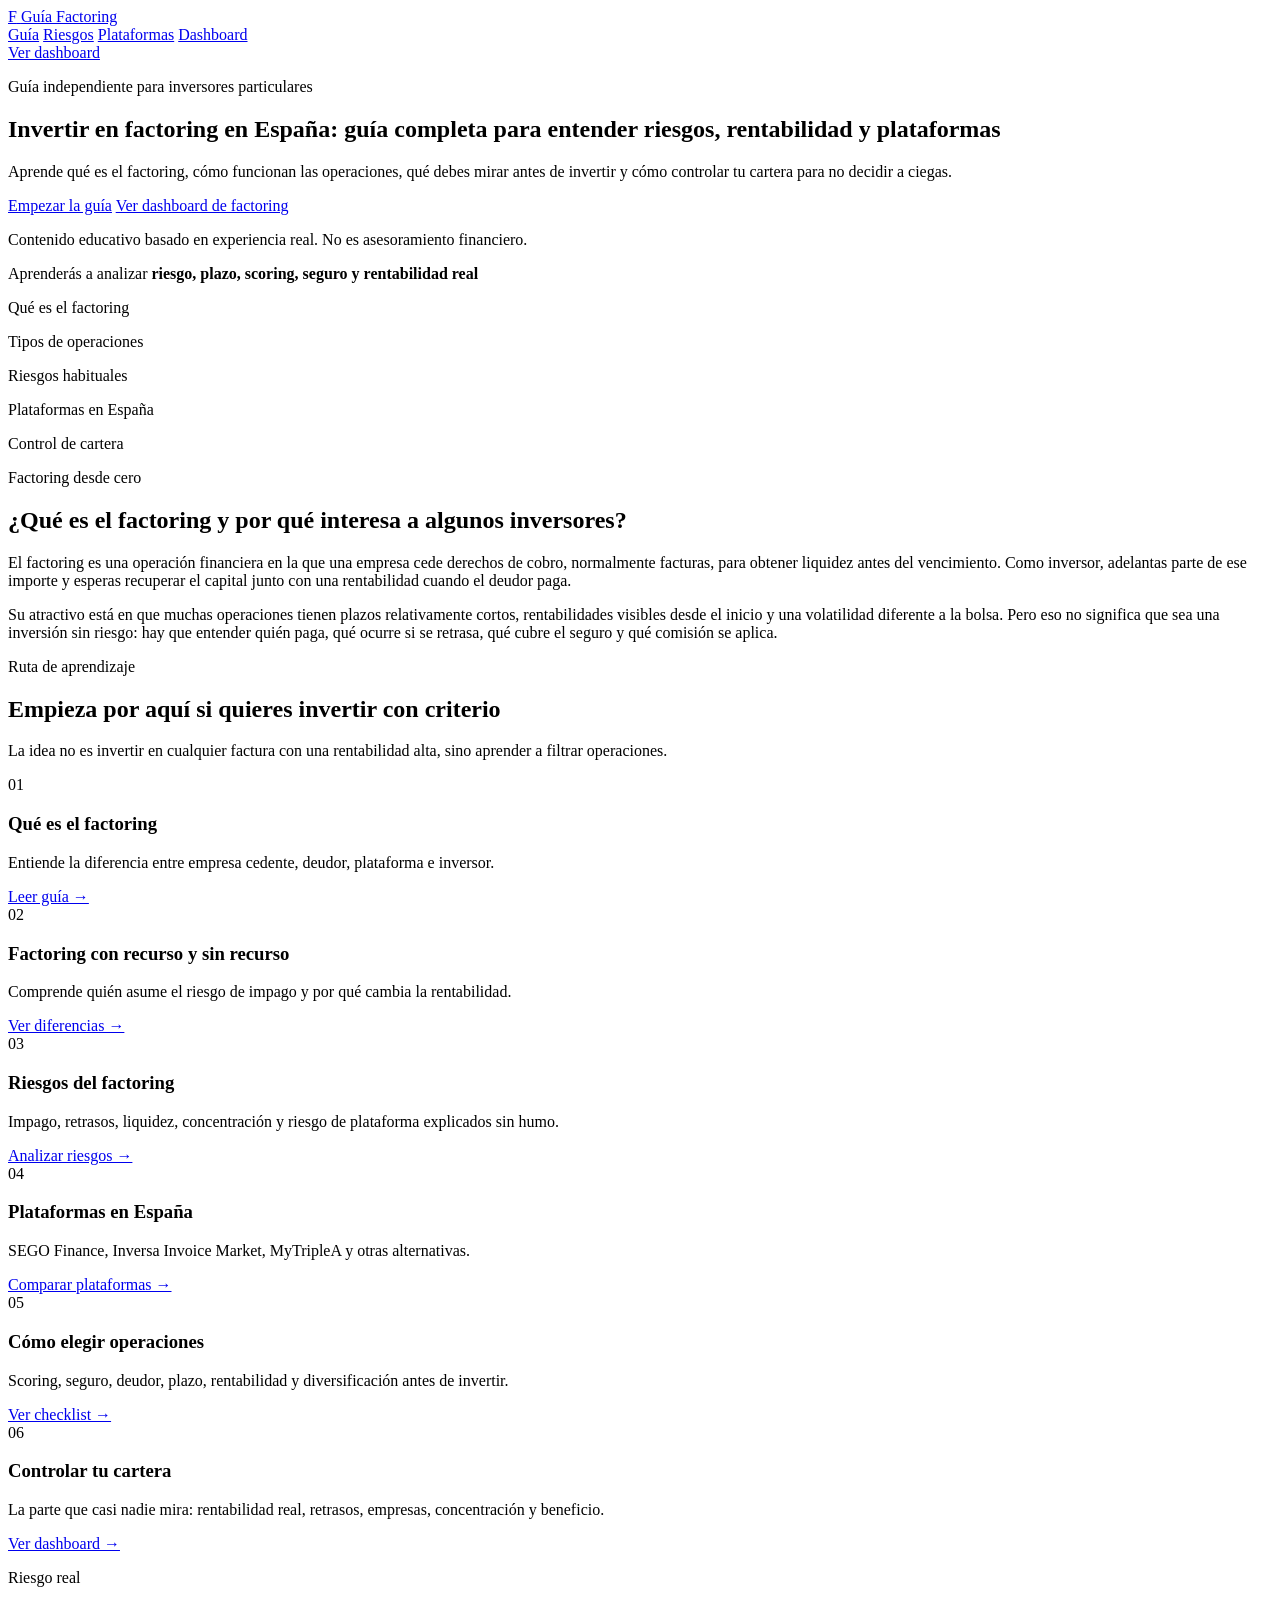
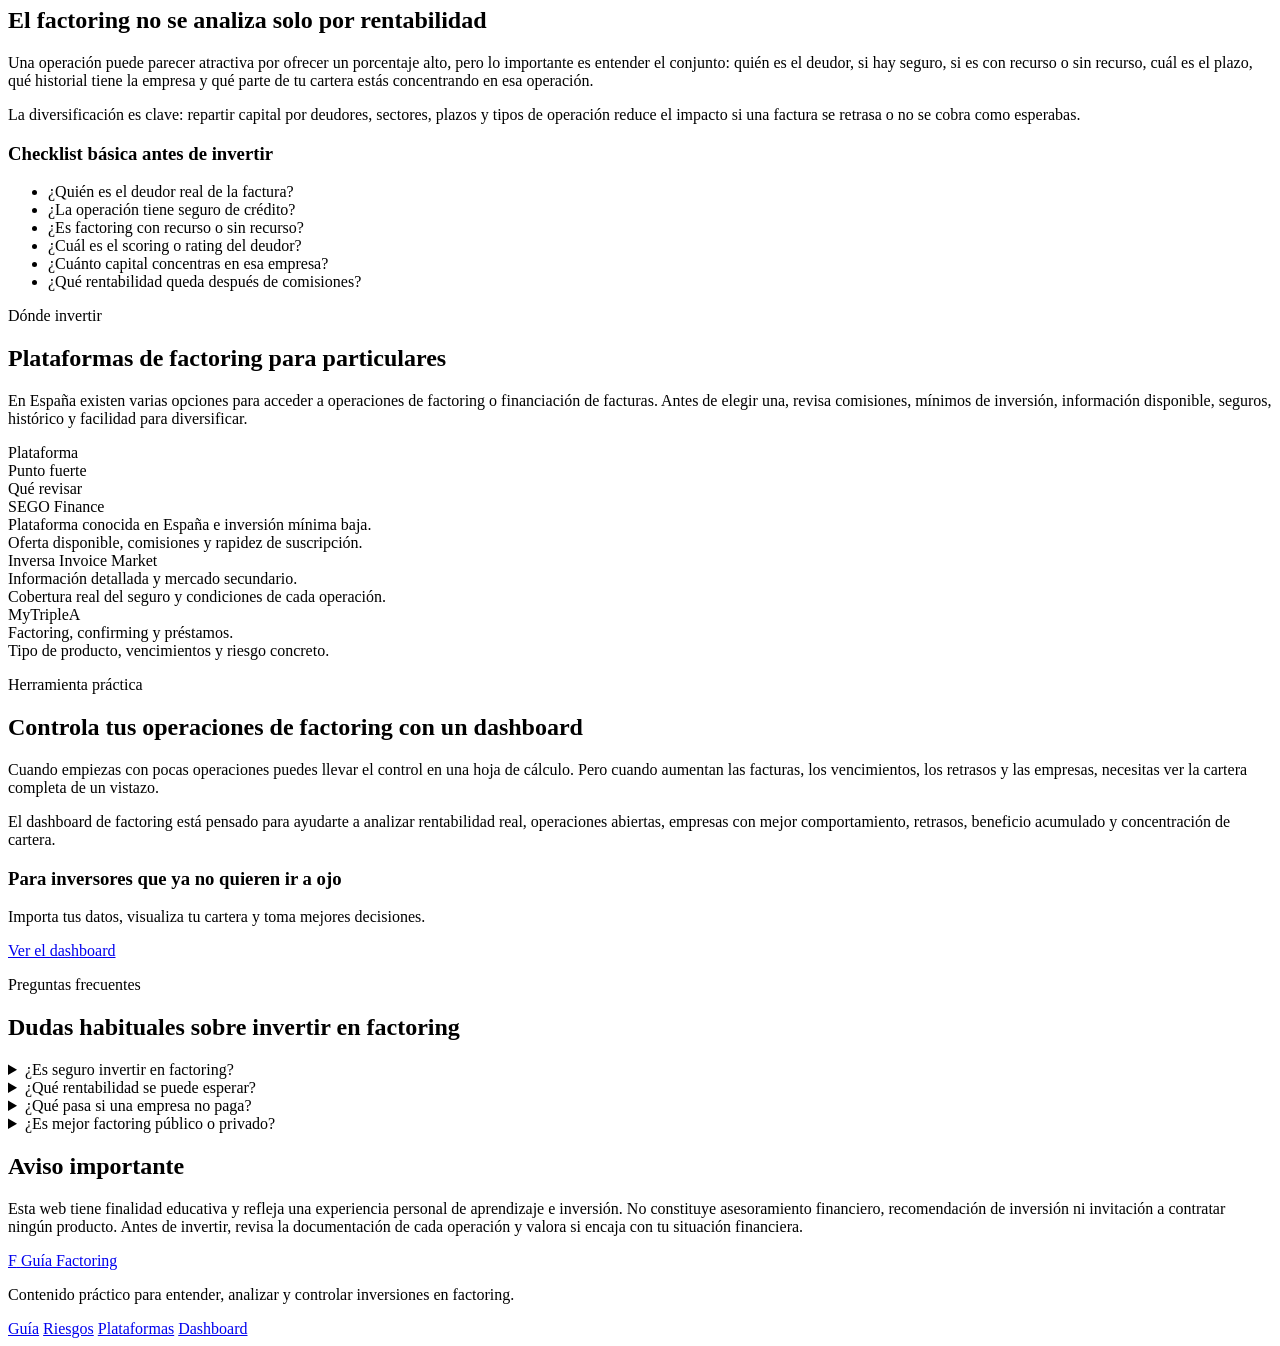
==== index.html @ d615f261 "Add files via upload" ====
<!DOCTYPE html>
<html lang="es">
<head>
  <meta charset="UTF-8" />
  <meta name="viewport" content="width=device-width, initial-scale=1.0" />

  <title>Invertir en Factoring en España: guía, riesgos y rentabilidad</title>
  <meta name="description" content="Guía completa para invertir en factoring en España: qué es, cómo funciona, riesgos, plataformas, rentabilidad y cómo controlar tus operaciones con criterio." />
  <meta name="robots" content="index, follow" />
  <link rel="canonical" href="https://TU-DOMINIO.com/" />

  <meta property="og:type" content="website" />
  <meta property="og:title" content="Invertir en Factoring en España: guía completa" />
  <meta property="og:description" content="Aprende qué es el factoring, cómo invertir, qué riesgos tiene y cómo controlar tus operaciones para mejorar tu rentabilidad real." />
  <meta property="og:url" content="https://TU-DOMINIO.com/" />
  <meta property="og:image" content="https://TU-DOMINIO.com/assets/factoring-og.jpg" />

  <meta name="twitter:card" content="summary_large_image" />
  <meta name="twitter:title" content="Invertir en Factoring en España" />
  <meta name="twitter:description" content="Guía práctica para entender el factoring, analizar riesgos y controlar tus inversiones." />

  <link rel="preconnect" href="https://fonts.googleapis.com" />
  <link rel="preconnect" href="https://fonts.gstatic.com" crossorigin />
  <link href="https://fonts.googleapis.com/css2?family=Inter:wght@400;500;600;700;800&display=swap" rel="stylesheet" />
  <link rel="stylesheet" href="assets/styles.css" />

  <script type="application/ld+json">
  {
    "@context": "https://schema.org",
    "@type": "WebSite",
    "name": "Guía de Factoring para Inversores",
    "url": "https://TU-DOMINIO.com/",
    "description": "Guía práctica para invertir en factoring en España, entender sus riesgos y controlar operaciones.",
    "inLanguage": "es"
  }
  </script>

  <script type="application/ld+json">
  {
    "@context": "https://schema.org",
    "@type": "FAQPage",
    "mainEntity": [
      {
        "@type": "Question",
        "name": "¿Qué es invertir en factoring?",
        "acceptedAnswer": {
          "@type": "Answer",
          "text": "Invertir en factoring consiste en adelantar dinero sobre facturas emitidas por empresas o administraciones para cobrar al vencimiento el capital más una rentabilidad pactada."
        }
      },
      {
        "@type": "Question",
        "name": "¿Cuáles son los principales riesgos del factoring?",
        "acceptedAnswer": {
          "@type": "Answer",
          "text": "Los principales riesgos son el impago del deudor, los retrasos en el cobro, la falta de liquidez hasta vencimiento, la concentración en pocas operaciones y el riesgo de plataforma."
        }
      },
      {
        "@type": "Question",
        "name": "¿Cómo se puede controlar mejor una cartera de factoring?",
        "acceptedAnswer": {
          "@type": "Answer",
          "text": "Conviene registrar cada operación, empresa, deudor, rentabilidad, plazo, estado, retrasos y beneficio real. Un dashboard permite visualizar estos datos de forma automática."
        }
      }
    ]
  }
  </script>
</head>
<body>
  <header class="site-header">
    <div class="container nav">
      <a class="logo" href="index.html" aria-label="Inicio Guía Factoring">
        <span class="logo-mark">F</span>
        <span>Guía Factoring</span>
      </a>
      <nav class="nav-links" aria-label="Navegación principal">
        <a href="#guia">Guía</a>
        <a href="#riesgos">Riesgos</a>
        <a href="#plataformas">Plataformas</a>
        <a href="#dashboard">Dashboard</a>
      </nav>
      <a class="nav-cta" href="TU-LANDING-DASHBOARD.html">Ver dashboard</a>
    </div>
  </header>

  <main>
    <section class="hero">
      <div class="container hero-grid">
        <div class="hero-content">
          <p class="eyebrow">Guía independiente para inversores particulares</p>
          <h1>Invertir en factoring en España: guía completa para entender riesgos, rentabilidad y plataformas</h1>
          <p class="hero-text">
            Aprende qué es el factoring, cómo funcionan las operaciones, qué debes mirar antes de invertir
            y cómo controlar tu cartera para no decidir a ciegas.
          </p>
          <div class="hero-actions">
            <a class="btn btn-primary" href="#guia">Empezar la guía</a>
            <a class="btn btn-secondary" href="TU-LANDING-DASHBOARD.html">Ver dashboard de factoring</a>
          </div>
          <p class="microcopy">Contenido educativo basado en experiencia real. No es asesoramiento financiero.</p>
        </div>

        <aside class="hero-card" aria-label="Resumen de la guía">
          <div class="metric-card">
            <span class="metric-label">Aprenderás a analizar</span>
            <strong>riesgo, plazo, scoring, seguro y rentabilidad real</strong>
          </div>
          <div class="mini-list">
            <p>Qué es el factoring</p>
            <p>Tipos de operaciones</p>
            <p>Riesgos habituales</p>
            <p>Plataformas en España</p>
            <p>Control de cartera</p>
          </div>
        </aside>
      </div>
    </section>

    <section class="section intro" id="guia">
      <div class="container narrow">
        <p class="section-kicker">Factoring desde cero</p>
        <h2>¿Qué es el factoring y por qué interesa a algunos inversores?</h2>
        <p>
          El factoring es una operación financiera en la que una empresa cede derechos de cobro,
          normalmente facturas, para obtener liquidez antes del vencimiento. Como inversor, adelantas
          parte de ese importe y esperas recuperar el capital junto con una rentabilidad cuando el deudor paga.
        </p>
        <p>
          Su atractivo está en que muchas operaciones tienen plazos relativamente cortos, rentabilidades
          visibles desde el inicio y una volatilidad diferente a la bolsa. Pero eso no significa que sea una
          inversión sin riesgo: hay que entender quién paga, qué ocurre si se retrasa, qué cubre el seguro
          y qué comisión se aplica.
        </p>
      </div>
    </section>

    <section class="section cards-section">
      <div class="container">
        <div class="section-heading">
          <p class="section-kicker">Ruta de aprendizaje</p>
          <h2>Empieza por aquí si quieres invertir con criterio</h2>
          <p>La idea no es invertir en cualquier factura con una rentabilidad alta, sino aprender a filtrar operaciones.</p>
        </div>

        <div class="cards-grid">
          <article class="content-card">
            <span>01</span>
            <h3>Qué es el factoring</h3>
            <p>Entiende la diferencia entre empresa cedente, deudor, plataforma e inversor.</p>
            <a href="blog/que-es-el-factoring.html">Leer guía →</a>
          </article>

          <article class="content-card">
            <span>02</span>
            <h3>Factoring con recurso y sin recurso</h3>
            <p>Comprende quién asume el riesgo de impago y por qué cambia la rentabilidad.</p>
            <a href="blog/factoring-con-recurso-sin-recurso.html">Ver diferencias →</a>
          </article>

          <article class="content-card">
            <span>03</span>
            <h3>Riesgos del factoring</h3>
            <p>Impago, retrasos, liquidez, concentración y riesgo de plataforma explicados sin humo.</p>
            <a href="blog/riesgos-factoring.html">Analizar riesgos →</a>
          </article>

          <article class="content-card">
            <span>04</span>
            <h3>Plataformas en España</h3>
            <p>SEGO Finance, Inversa Invoice Market, MyTripleA y otras alternativas.</p>
            <a href="blog/plataformas-factoring-espana.html">Comparar plataformas →</a>
          </article>

          <article class="content-card">
            <span>05</span>
            <h3>Cómo elegir operaciones</h3>
            <p>Scoring, seguro, deudor, plazo, rentabilidad y diversificación antes de invertir.</p>
            <a href="blog/como-analizar-operacion-factoring.html">Ver checklist →</a>
          </article>

          <article class="content-card featured-card">
            <span>06</span>
            <h3>Controlar tu cartera</h3>
            <p>La parte que casi nadie mira: rentabilidad real, retrasos, empresas, concentración y beneficio.</p>
            <a href="TU-LANDING-DASHBOARD.html">Ver dashboard →</a>
          </article>
        </div>
      </div>
    </section>

    <section class="section split" id="riesgos">
      <div class="container split-grid">
        <div>
          <p class="section-kicker">Riesgo real</p>
          <h2>El factoring no se analiza solo por rentabilidad</h2>
          <p>
            Una operación puede parecer atractiva por ofrecer un porcentaje alto, pero lo importante es entender
            el conjunto: quién es el deudor, si hay seguro, si es con recurso o sin recurso, cuál es el plazo,
            qué historial tiene la empresa y qué parte de tu cartera estás concentrando en esa operación.
          </p>
          <p>
            La diversificación es clave: repartir capital por deudores, sectores, plazos y tipos de operación
            reduce el impacto si una factura se retrasa o no se cobra como esperabas.
          </p>
        </div>
        <div class="risk-box">
          <h3>Checklist básica antes de invertir</h3>
          <ul>
            <li>¿Quién es el deudor real de la factura?</li>
            <li>¿La operación tiene seguro de crédito?</li>
            <li>¿Es factoring con recurso o sin recurso?</li>
            <li>¿Cuál es el scoring o rating del deudor?</li>
            <li>¿Cuánto capital concentras en esa empresa?</li>
            <li>¿Qué rentabilidad queda después de comisiones?</li>
          </ul>
        </div>
      </div>
    </section>

    <section class="section platforms" id="plataformas">
      <div class="container">
        <div class="section-heading">
          <p class="section-kicker">Dónde invertir</p>
          <h2>Plataformas de factoring para particulares</h2>
          <p>
            En España existen varias opciones para acceder a operaciones de factoring o financiación de facturas.
            Antes de elegir una, revisa comisiones, mínimos de inversión, información disponible, seguros,
            histórico y facilidad para diversificar.
          </p>
        </div>

        <div class="comparison-table" role="table" aria-label="Comparativa básica de plataformas de factoring">
          <div class="table-row table-head" role="row">
            <div role="columnheader">Plataforma</div>
            <div role="columnheader">Punto fuerte</div>
            <div role="columnheader">Qué revisar</div>
          </div>
          <div class="table-row" role="row">
            <div role="cell">SEGO Finance</div>
            <div role="cell">Plataforma conocida en España e inversión mínima baja.</div>
            <div role="cell">Oferta disponible, comisiones y rapidez de suscripción.</div>
          </div>
          <div class="table-row" role="row">
            <div role="cell">Inversa Invoice Market</div>
            <div role="cell">Información detallada y mercado secundario.</div>
            <div role="cell">Cobertura real del seguro y condiciones de cada operación.</div>
          </div>
          <div class="table-row" role="row">
            <div role="cell">MyTripleA</div>
            <div role="cell">Factoring, confirming y préstamos.</div>
            <div role="cell">Tipo de producto, vencimientos y riesgo concreto.</div>
          </div>
        </div>
      </div>
    </section>

    <section class="section dashboard" id="dashboard">
      <div class="container dashboard-card">
        <div>
          <p class="section-kicker">Herramienta práctica</p>
          <h2>Controla tus operaciones de factoring con un dashboard</h2>
          <p>
            Cuando empiezas con pocas operaciones puedes llevar el control en una hoja de cálculo.
            Pero cuando aumentan las facturas, los vencimientos, los retrasos y las empresas, necesitas ver
            la cartera completa de un vistazo.
          </p>
          <p>
            El dashboard de factoring está pensado para ayudarte a analizar rentabilidad real, operaciones abiertas,
            empresas con mejor comportamiento, retrasos, beneficio acumulado y concentración de cartera.
          </p>
        </div>
        <div class="dashboard-cta">
          <h3>Para inversores que ya no quieren ir a ojo</h3>
          <p>Importa tus datos, visualiza tu cartera y toma mejores decisiones.</p>
          <a class="btn btn-primary" href="TU-LANDING-DASHBOARD.html">Ver el dashboard</a>
        </div>
      </div>
    </section>

    <section class="section faq">
      <div class="container narrow">
        <p class="section-kicker">Preguntas frecuentes</p>
        <h2>Dudas habituales sobre invertir en factoring</h2>

        <details>
          <summary>¿Es seguro invertir en factoring?</summary>
          <p>No existe inversión sin riesgo. El factoring puede tener plazos cortos y operaciones aseguradas, pero hay riesgo de impago, retrasos, falta de liquidez y concentración.</p>
        </details>

        <details>
          <summary>¿Qué rentabilidad se puede esperar?</summary>
          <p>Depende de la plataforma, el tipo de operación, el plazo, el seguro, el riesgo y las comisiones. Es importante calcular la rentabilidad real, no solo la anunciada.</p>
        </details>

        <details>
          <summary>¿Qué pasa si una empresa no paga?</summary>
          <p>Depende de si la operación tiene recurso, seguro de crédito o si el inversor asume el riesgo. Por eso es clave leer las condiciones antes de invertir.</p>
        </details>

        <details>
          <summary>¿Es mejor factoring público o privado?</summary>
          <p>El público suele tener menor riesgo de impago, pero puede sufrir retrasos. El privado puede ofrecer más rentabilidad, pero exige analizar mejor el deudor y la operación.</p>
        </details>
      </div>
    </section>

    <section class="section disclaimer">
      <div class="container narrow">
        <h2>Aviso importante</h2>
        <p>
          Esta web tiene finalidad educativa y refleja una experiencia personal de aprendizaje e inversión.
          No constituye asesoramiento financiero, recomendación de inversión ni invitación a contratar ningún producto.
          Antes de invertir, revisa la documentación de cada operación y valora si encaja con tu situación financiera.
        </p>
      </div>
    </section>
  </main>

  <footer class="site-footer">
    <div class="container footer-grid">
      <div>
        <a class="logo footer-logo" href="index.html">
          <span class="logo-mark">F</span>
          <span>Guía Factoring</span>
        </a>
        <p>Contenido práctico para entender, analizar y controlar inversiones en factoring.</p>
      </div>
      <div class="footer-links">
        <a href="#guia">Guía</a>
        <a href="#riesgos">Riesgos</a>
        <a href="#plataformas">Plataformas</a>
        <a href="TU-LANDING-DASHBOARD.html">Dashboard</a>
      </div>
    </div>
  </footer>
</body>
</html>
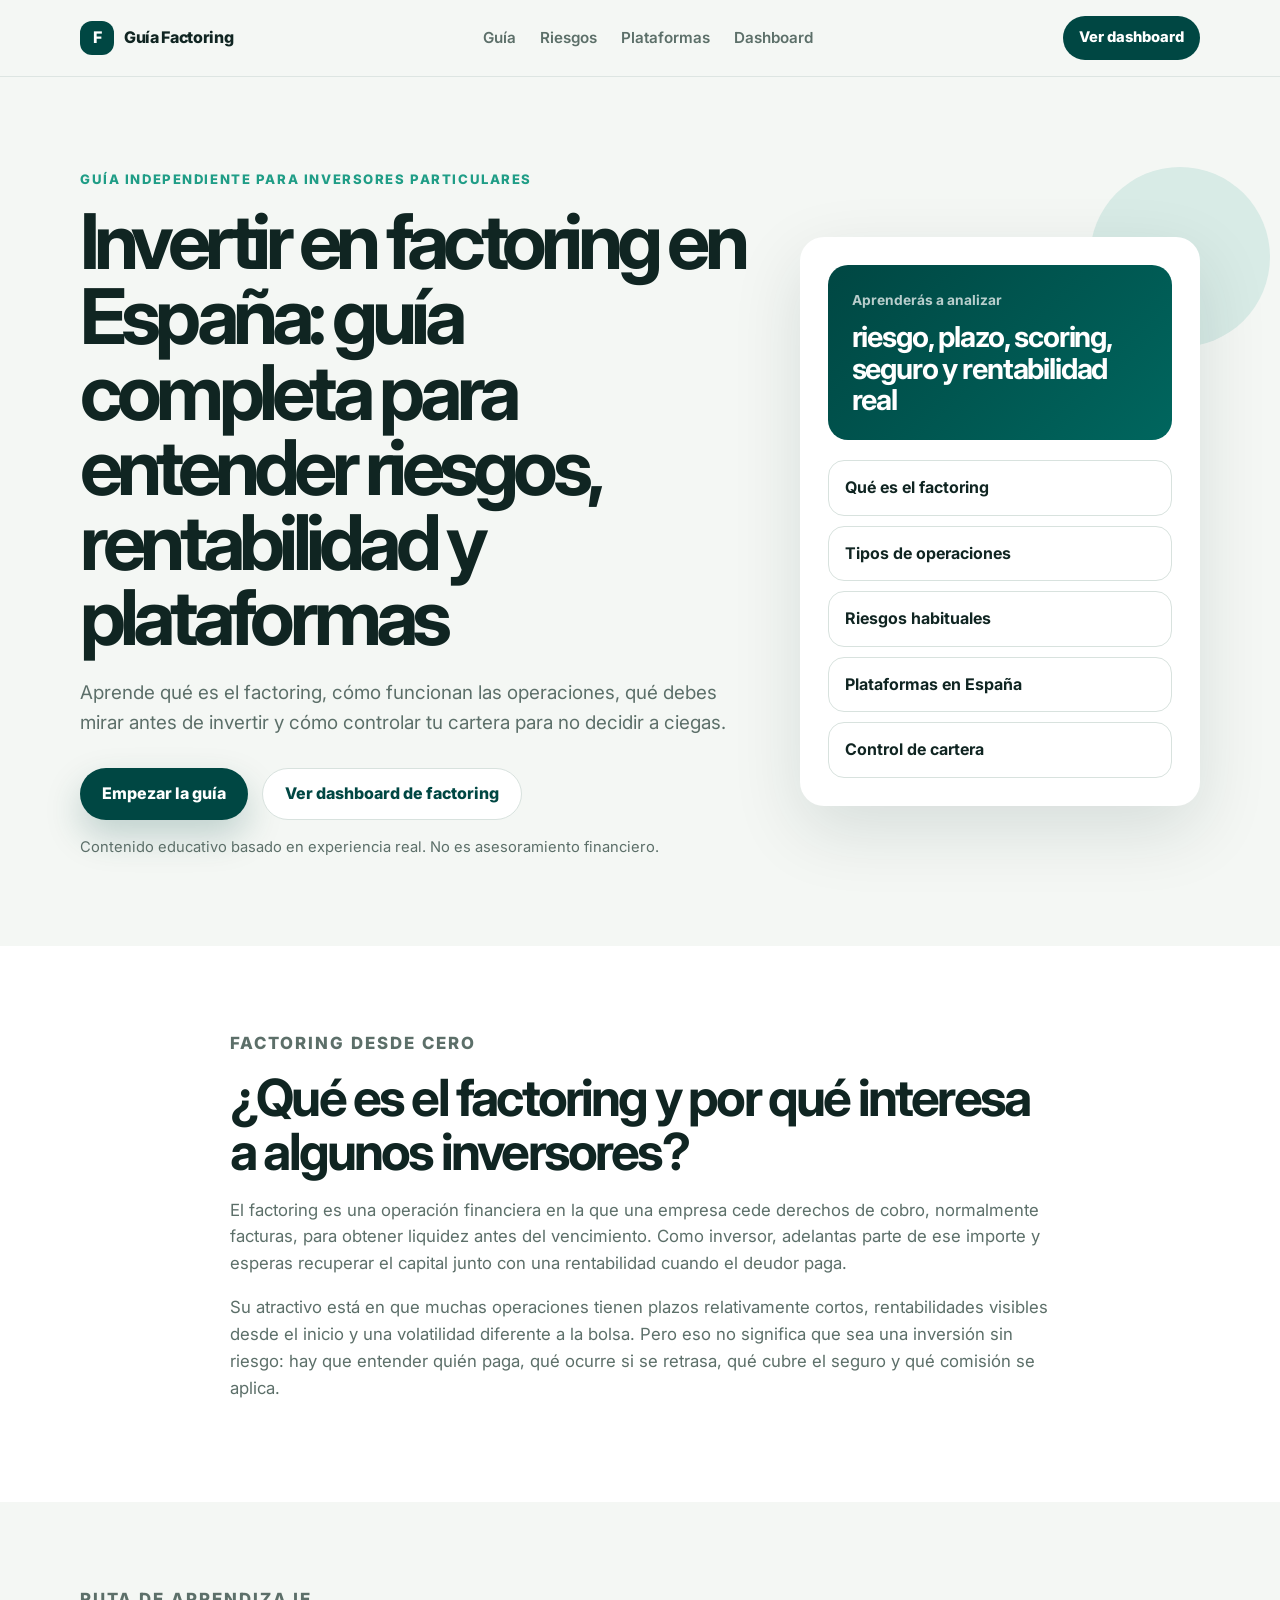
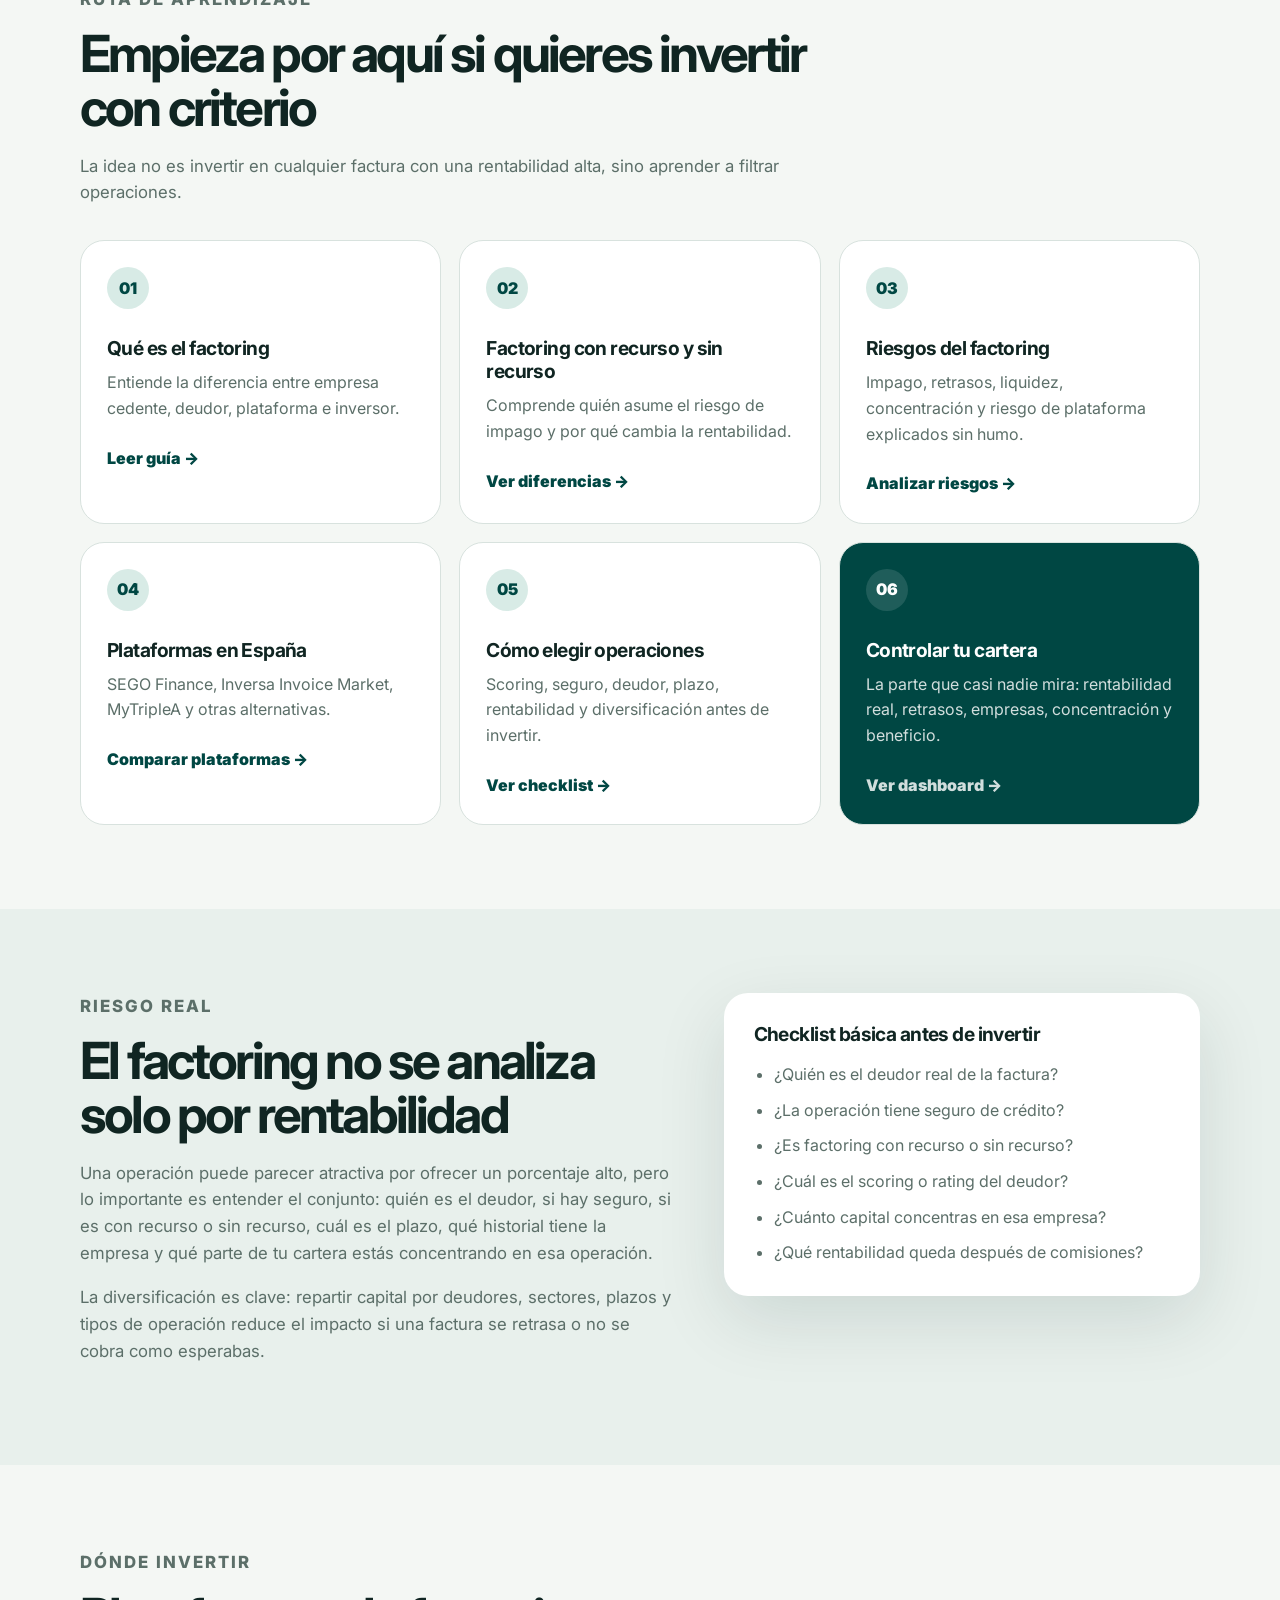
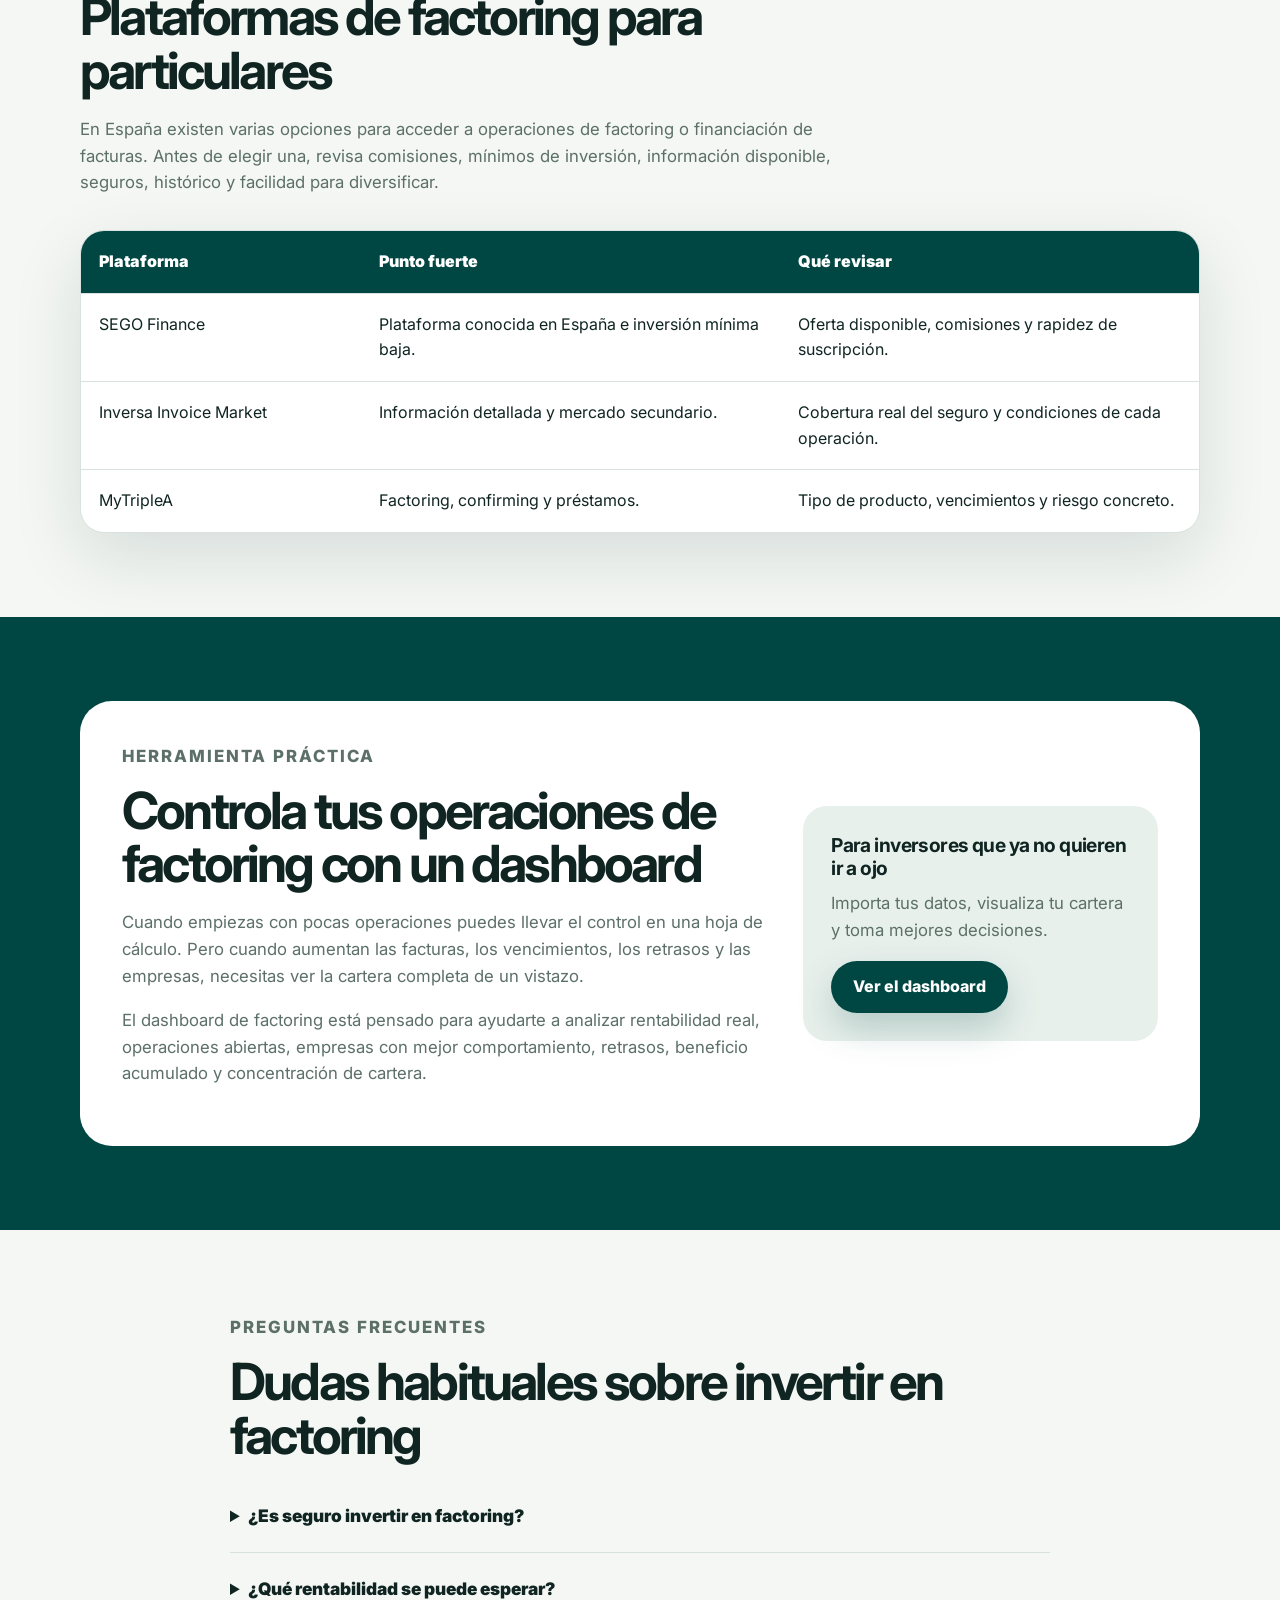
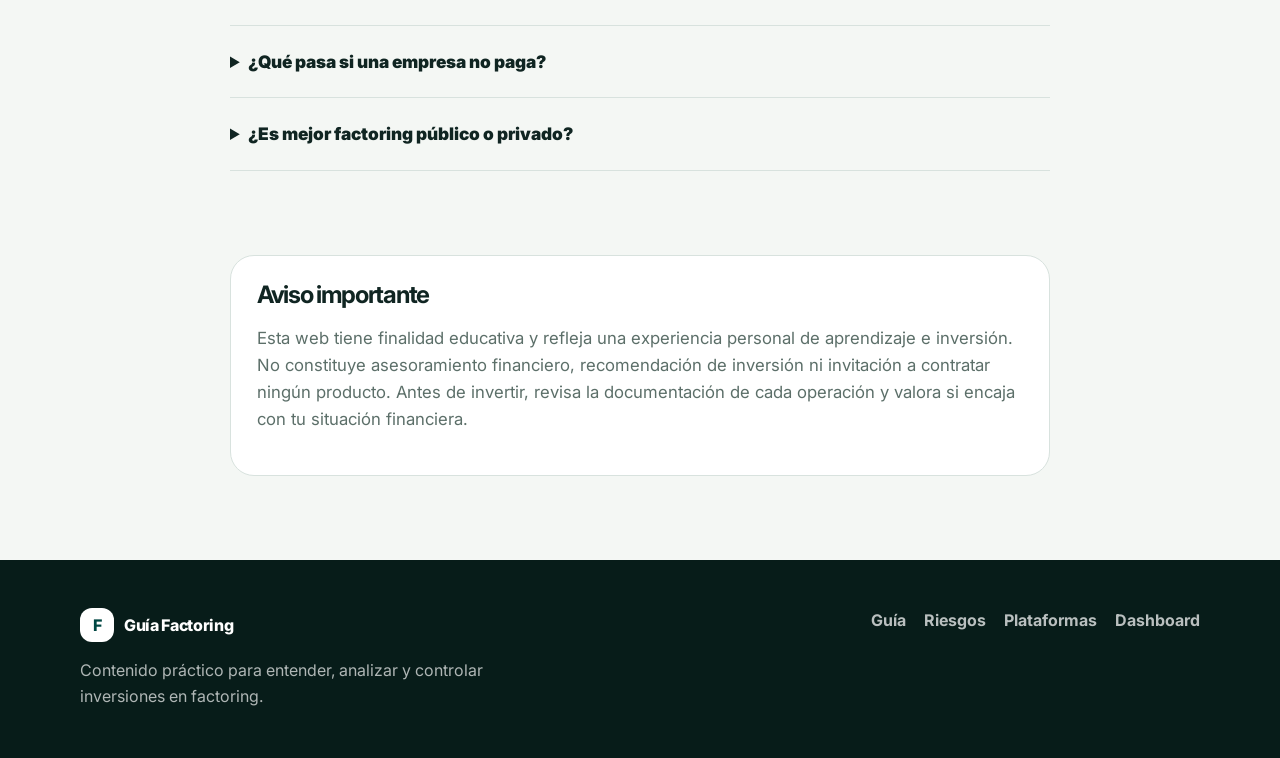
==== commit 076597df: "Add files via upload" ====
--- a/index.html
+++ b/index.html
@@ -7,13 +7,13 @@
   <title>Invertir en Factoring en España: guía, riesgos y rentabilidad</title>
   <meta name="description" content="Guía completa para invertir en factoring en España: qué es, cómo funciona, riesgos, plataformas, rentabilidad y cómo controlar tus operaciones con criterio." />
   <meta name="robots" content="index, follow" />
-  <link rel="canonical" href="https://TU-DOMINIO.com/" />
+  <link rel="canonical" href="https://anblanch.github.io/guia-factoring/" />
 
   <meta property="og:type" content="website" />
   <meta property="og:title" content="Invertir en Factoring en España: guía completa" />
   <meta property="og:description" content="Aprende qué es el factoring, cómo invertir, qué riesgos tiene y cómo controlar tus operaciones para mejorar tu rentabilidad real." />
-  <meta property="og:url" content="https://TU-DOMINIO.com/" />
-  <meta property="og:image" content="https://TU-DOMINIO.com/assets/factoring-og.jpg" />
+  <meta property="og:url" content="https://anblanch.github.io/guia-factoring/" />
+  <meta property="og:image" content="https://anblanch.github.io/guia-factoring/factoring-og.jpg" />
 
   <meta name="twitter:card" content="summary_large_image" />
   <meta name="twitter:title" content="Invertir en Factoring en España" />
@@ -22,14 +22,14 @@
   <link rel="preconnect" href="https://fonts.googleapis.com" />
   <link rel="preconnect" href="https://fonts.gstatic.com" crossorigin />
   <link href="https://fonts.googleapis.com/css2?family=Inter:wght@400;500;600;700;800&display=swap" rel="stylesheet" />
-  <link rel="stylesheet" href="assets/styles.css" />
+  <link rel="stylesheet" href="/styles.css" />
 
   <script type="application/ld+json">
   {
     "@context": "https://schema.org",
     "@type": "WebSite",
     "name": "Guía de Factoring para Inversores",
-    "url": "https://TU-DOMINIO.com/",
+    "url": "https://anblanch.github.io/guia-factoring/",
     "description": "Guía práctica para invertir en factoring en España, entender sus riesgos y controlar operaciones.",
     "inLanguage": "es"
   }
@@ -81,7 +81,7 @@
         <a href="#plataformas">Plataformas</a>
         <a href="#dashboard">Dashboard</a>
       </nav>
-      <a class="nav-cta" href="TU-LANDING-DASHBOARD.html">Ver dashboard</a>
+      <a class="nav-cta" href="https://anblanch.github.io/dashboard-factoring-landing/">Ver dashboard</a>
     </div>
   </header>
 
@@ -97,7 +97,7 @@
           </p>
           <div class="hero-actions">
             <a class="btn btn-primary" href="#guia">Empezar la guía</a>
-            <a class="btn btn-secondary" href="TU-LANDING-DASHBOARD.html">Ver dashboard de factoring</a>
+            <a class="btn btn-secondary" href="https://anblanch.github.io/dashboard-factoring-landing/">Ver dashboard de factoring</a>
           </div>
           <p class="microcopy">Contenido educativo basado en experiencia real. No es asesoramiento financiero.</p>
         </div>
@@ -184,7 +184,7 @@
             <span>06</span>
             <h3>Controlar tu cartera</h3>
             <p>La parte que casi nadie mira: rentabilidad real, retrasos, empresas, concentración y beneficio.</p>
-            <a href="TU-LANDING-DASHBOARD.html">Ver dashboard →</a>
+            <a href="https://anblanch.github.io/dashboard-factoring-landing/">Ver dashboard →</a>
           </article>
         </div>
       </div>
@@ -274,7 +274,7 @@
         <div class="dashboard-cta">
           <h3>Para inversores que ya no quieren ir a ojo</h3>
           <p>Importa tus datos, visualiza tu cartera y toma mejores decisiones.</p>
-          <a class="btn btn-primary" href="TU-LANDING-DASHBOARD.html">Ver el dashboard</a>
+          <a class="btn btn-primary" href="https://anblanch.github.io/dashboard-factoring-landing/">Ver el dashboard</a>
         </div>
       </div>
     </section>
@@ -331,7 +331,7 @@
         <a href="#guia">Guía</a>
         <a href="#riesgos">Riesgos</a>
         <a href="#plataformas">Plataformas</a>
-        <a href="TU-LANDING-DASHBOARD.html">Dashboard</a>
+        <a href="https://anblanch.github.io/dashboard-factoring-landing/">Dashboard</a>
       </div>
     </div>
   </footer>
--- a/styles.css
+++ b/styles.css
@@ -0,0 +1,534 @@
+:root {
+  --bg: #f4f7f4;
+  --bg-soft: #e8f0ec;
+  --text: #102522;
+  --muted: #5c6f69;
+  --primary: #004743;
+  --primary-soft: #d8ebe6;
+  --accent: #1f9d86;
+  --white: #ffffff;
+  --line: #d8e2de;
+  --shadow: 0 24px 70px rgba(0, 44, 39, 0.12);
+  --radius: 24px;
+}
+
+* {
+  box-sizing: border-box;
+}
+
+html {
+  scroll-behavior: smooth;
+}
+
+body {
+  margin: 0;
+  font-family: 'Inter', system-ui, -apple-system, BlinkMacSystemFont, 'Segoe UI', sans-serif;
+  color: var(--text);
+  background: var(--bg);
+  line-height: 1.6;
+}
+
+a {
+  color: inherit;
+  text-decoration: none;
+}
+
+.container {
+  width: min(1120px, calc(100% - 32px));
+  margin: 0 auto;
+}
+
+.narrow {
+  width: min(820px, calc(100% - 32px));
+}
+
+.site-header {
+  position: sticky;
+  top: 0;
+  z-index: 20;
+  background: rgba(244, 247, 244, 0.86);
+  backdrop-filter: blur(16px);
+  border-bottom: 1px solid rgba(216, 226, 222, 0.8);
+}
+
+.nav {
+  display: flex;
+  align-items: center;
+  justify-content: space-between;
+  min-height: 76px;
+  gap: 24px;
+}
+
+.logo {
+  display: inline-flex;
+  align-items: center;
+  gap: 10px;
+  font-weight: 800;
+  letter-spacing: -0.02em;
+}
+
+.logo-mark {
+  display: grid;
+  place-items: center;
+  width: 34px;
+  height: 34px;
+  border-radius: 12px;
+  background: var(--primary);
+  color: var(--white);
+}
+
+.nav-links {
+  display: flex;
+  gap: 24px;
+  color: var(--muted);
+  font-weight: 600;
+  font-size: 0.95rem;
+}
+
+.nav-links a:hover,
+.footer-links a:hover {
+  color: var(--primary);
+}
+
+.nav-cta,
+.btn {
+  display: inline-flex;
+  align-items: center;
+  justify-content: center;
+  border-radius: 999px;
+  font-weight: 800;
+  transition: transform 0.2s ease, box-shadow 0.2s ease, background 0.2s ease;
+}
+
+.nav-cta {
+  padding: 10px 16px;
+  color: var(--white);
+  background: var(--primary);
+  font-size: 0.92rem;
+}
+
+.nav-cta:hover,
+.btn:hover {
+  transform: translateY(-2px);
+}
+
+.hero {
+  padding: 92px 0 72px;
+  overflow: hidden;
+}
+
+.hero-grid {
+  display: grid;
+  grid-template-columns: 1.25fr 0.75fr;
+  gap: 52px;
+  align-items: center;
+}
+
+.eyebrow,
+.section-kicker {
+  margin: 0 0 14px;
+  color: var(--accent);
+  font-size: 0.82rem;
+  font-weight: 800;
+  text-transform: uppercase;
+  letter-spacing: 0.12em;
+}
+
+h1,
+h2,
+h3,
+p {
+  margin-top: 0;
+}
+
+h1 {
+  margin-bottom: 22px;
+  font-size: clamp(2.6rem, 6vw, 5.4rem);
+  line-height: 0.98;
+  letter-spacing: -0.075em;
+}
+
+h2 {
+  margin-bottom: 18px;
+  font-size: clamp(2rem, 4vw, 3.4rem);
+  line-height: 1.05;
+  letter-spacing: -0.055em;
+}
+
+h3 {
+  margin-bottom: 10px;
+  font-size: 1.2rem;
+  line-height: 1.2;
+  letter-spacing: -0.03em;
+}
+
+.hero-text {
+  max-width: 690px;
+  color: var(--muted);
+  font-size: 1.18rem;
+}
+
+.hero-actions {
+  display: flex;
+  flex-wrap: wrap;
+  gap: 14px;
+  margin-top: 30px;
+}
+
+.btn {
+  min-height: 52px;
+  padding: 0 22px;
+}
+
+.btn-primary {
+  background: var(--primary);
+  color: var(--white);
+  box-shadow: 0 16px 36px rgba(0, 71, 67, 0.22);
+}
+
+.btn-secondary {
+  background: var(--white);
+  color: var(--primary);
+  border: 1px solid var(--line);
+}
+
+.microcopy {
+  margin-top: 16px;
+  color: var(--muted);
+  font-size: 0.92rem;
+}
+
+.hero-card {
+  position: relative;
+  padding: 28px;
+  border-radius: var(--radius);
+  background: var(--white);
+  box-shadow: var(--shadow);
+}
+
+.hero-card::before {
+  content: '';
+  position: absolute;
+  inset: -70px -70px auto auto;
+  width: 180px;
+  height: 180px;
+  border-radius: 50%;
+  background: var(--primary-soft);
+  z-index: -1;
+}
+
+.metric-card {
+  padding: 24px;
+  border-radius: 20px;
+  background: linear-gradient(135deg, var(--primary), #00665e);
+  color: var(--white);
+}
+
+.metric-label {
+  display: block;
+  margin-bottom: 10px;
+  color: rgba(255,255,255,0.72);
+  font-size: 0.86rem;
+  font-weight: 700;
+}
+
+.metric-card strong {
+  display: block;
+  font-size: 1.8rem;
+  line-height: 1.1;
+  letter-spacing: -0.04em;
+}
+
+.mini-list {
+  display: grid;
+  gap: 10px;
+  margin-top: 20px;
+}
+
+.mini-list p {
+  margin: 0;
+  padding: 14px 16px;
+  border: 1px solid var(--line);
+  border-radius: 16px;
+  font-weight: 700;
+}
+
+.section {
+  padding: 84px 0;
+}
+
+.intro {
+  background: var(--white);
+}
+
+.intro p,
+.section-heading p,
+.split p,
+.dashboard p,
+.disclaimer p,
+.faq p {
+  color: var(--muted);
+  font-size: 1.05rem;
+}
+
+.section-heading {
+  max-width: 760px;
+  margin-bottom: 34px;
+}
+
+.cards-grid {
+  display: grid;
+  grid-template-columns: repeat(3, 1fr);
+  gap: 18px;
+}
+
+.content-card {
+  min-height: 260px;
+  padding: 26px;
+  border: 1px solid var(--line);
+  border-radius: var(--radius);
+  background: var(--white);
+  transition: transform 0.2s ease, box-shadow 0.2s ease;
+}
+
+.content-card:hover {
+  transform: translateY(-4px);
+  box-shadow: var(--shadow);
+}
+
+.content-card span {
+  display: inline-grid;
+  place-items: center;
+  width: 42px;
+  height: 42px;
+  margin-bottom: 28px;
+  border-radius: 50%;
+  background: var(--primary-soft);
+  color: var(--primary);
+  font-weight: 900;
+}
+
+.content-card p {
+  color: var(--muted);
+}
+
+.content-card a {
+  display: inline-block;
+  margin-top: 8px;
+  color: var(--primary);
+  font-weight: 900;
+}
+
+.featured-card {
+  background: var(--primary);
+  color: var(--white);
+}
+
+.featured-card p,
+.featured-card a {
+  color: rgba(255,255,255,0.82);
+}
+
+.featured-card span {
+  background: rgba(255,255,255,0.12);
+  color: var(--white);
+}
+
+.split {
+  background: var(--bg-soft);
+}
+
+.split-grid {
+  display: grid;
+  grid-template-columns: 1fr 0.8fr;
+  gap: 48px;
+  align-items: start;
+}
+
+.risk-box {
+  padding: 30px;
+  border-radius: var(--radius);
+  background: var(--white);
+  box-shadow: var(--shadow);
+}
+
+.risk-box ul {
+  padding-left: 20px;
+  margin-bottom: 0;
+  color: var(--muted);
+}
+
+.risk-box li + li {
+  margin-top: 10px;
+}
+
+.comparison-table {
+  overflow: hidden;
+  border: 1px solid var(--line);
+  border-radius: var(--radius);
+  background: var(--white);
+  box-shadow: var(--shadow);
+}
+
+.table-row {
+  display: grid;
+  grid-template-columns: 0.8fr 1.2fr 1.2fr;
+}
+
+.table-row > div {
+  padding: 18px;
+  border-bottom: 1px solid var(--line);
+}
+
+.table-row:last-child > div {
+  border-bottom: 0;
+}
+
+.table-head {
+  background: var(--primary);
+  color: var(--white);
+  font-weight: 900;
+}
+
+.dashboard {
+  background: var(--primary);
+}
+
+.dashboard-card {
+  display: grid;
+  grid-template-columns: 1fr 0.55fr;
+  gap: 36px;
+  align-items: center;
+  padding: 42px;
+  border-radius: 32px;
+  background: var(--white);
+}
+
+.dashboard-cta {
+  padding: 28px;
+  border-radius: var(--radius);
+  background: var(--bg-soft);
+}
+
+.faq details {
+  padding: 22px 0;
+  border-bottom: 1px solid var(--line);
+}
+
+.faq summary {
+  cursor: pointer;
+  font-size: 1.08rem;
+  font-weight: 900;
+}
+
+.faq details p {
+  margin: 14px 0 0;
+}
+
+.disclaimer {
+  padding-top: 0;
+}
+
+.disclaimer .narrow {
+  padding: 26px;
+  border: 1px solid var(--line);
+  border-radius: var(--radius);
+  background: var(--white);
+}
+
+.disclaimer h2 {
+  font-size: 1.5rem;
+}
+
+.site-footer {
+  padding: 48px 0;
+  background: #071c19;
+  color: var(--white);
+}
+
+.footer-grid {
+  display: flex;
+  justify-content: space-between;
+  gap: 30px;
+}
+
+.footer-logo .logo-mark {
+  background: var(--white);
+  color: var(--primary);
+}
+
+.site-footer p {
+  max-width: 460px;
+  margin: 16px 0 0;
+  color: rgba(255,255,255,0.68);
+}
+
+.footer-links {
+  display: flex;
+  flex-wrap: wrap;
+  gap: 18px;
+  color: rgba(255,255,255,0.72);
+  font-weight: 700;
+}
+
+@media (max-width: 900px) {
+  .nav-links {
+    display: none;
+  }
+
+  .hero-grid,
+  .split-grid,
+  .dashboard-card {
+    grid-template-columns: 1fr;
+  }
+
+  .cards-grid {
+    grid-template-columns: repeat(2, 1fr);
+  }
+
+  .table-row {
+    grid-template-columns: 1fr;
+  }
+
+  .table-row > div {
+    border-bottom: 1px solid var(--line);
+  }
+}
+
+@media (max-width: 640px) {
+  .nav {
+    min-height: 68px;
+  }
+
+  .nav-cta {
+    display: none;
+  }
+
+  .hero {
+    padding-top: 62px;
+  }
+
+  .cards-grid {
+    grid-template-columns: 1fr;
+  }
+
+  .section {
+    padding: 64px 0;
+  }
+
+  .hero-actions {
+    flex-direction: column;
+  }
+
+  .btn {
+    width: 100%;
+  }
+
+  .dashboard-card {
+    padding: 26px;
+  }
+
+  .footer-grid {
+    flex-direction: column;
+  }
+}
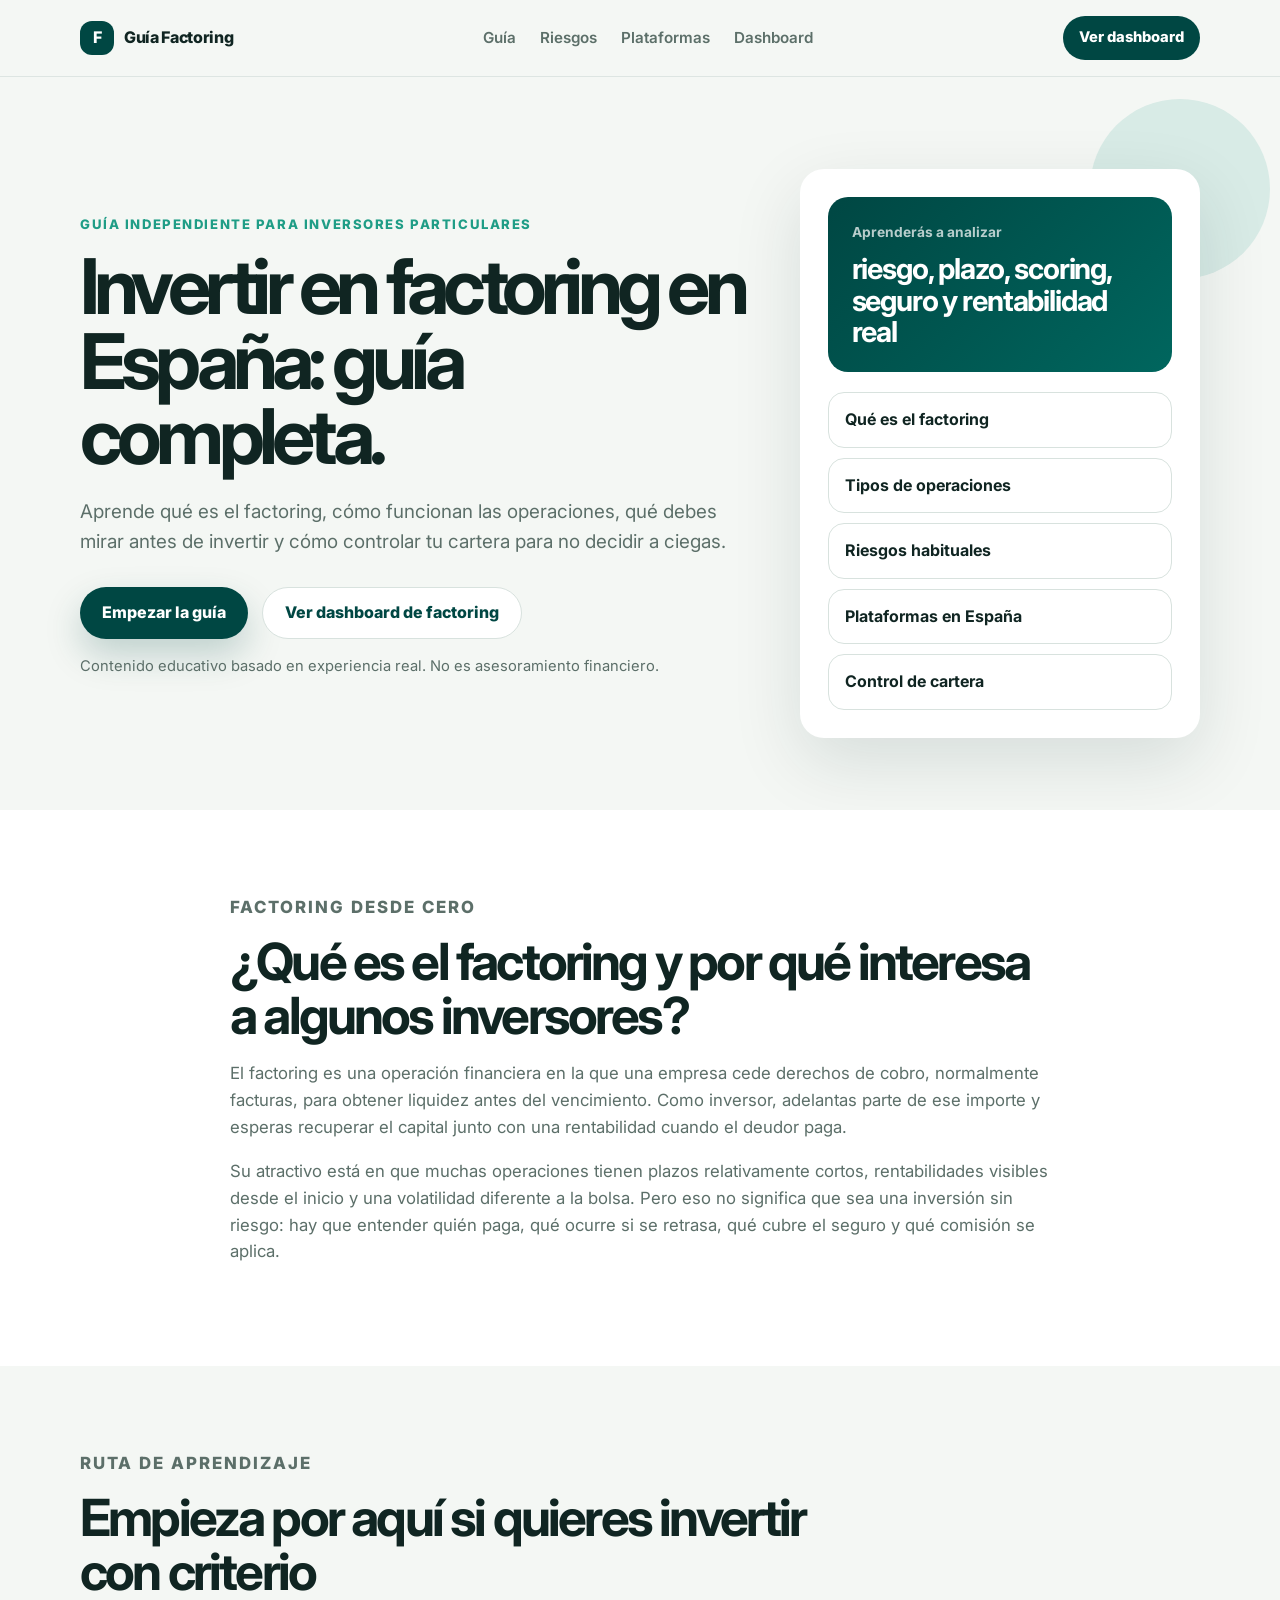
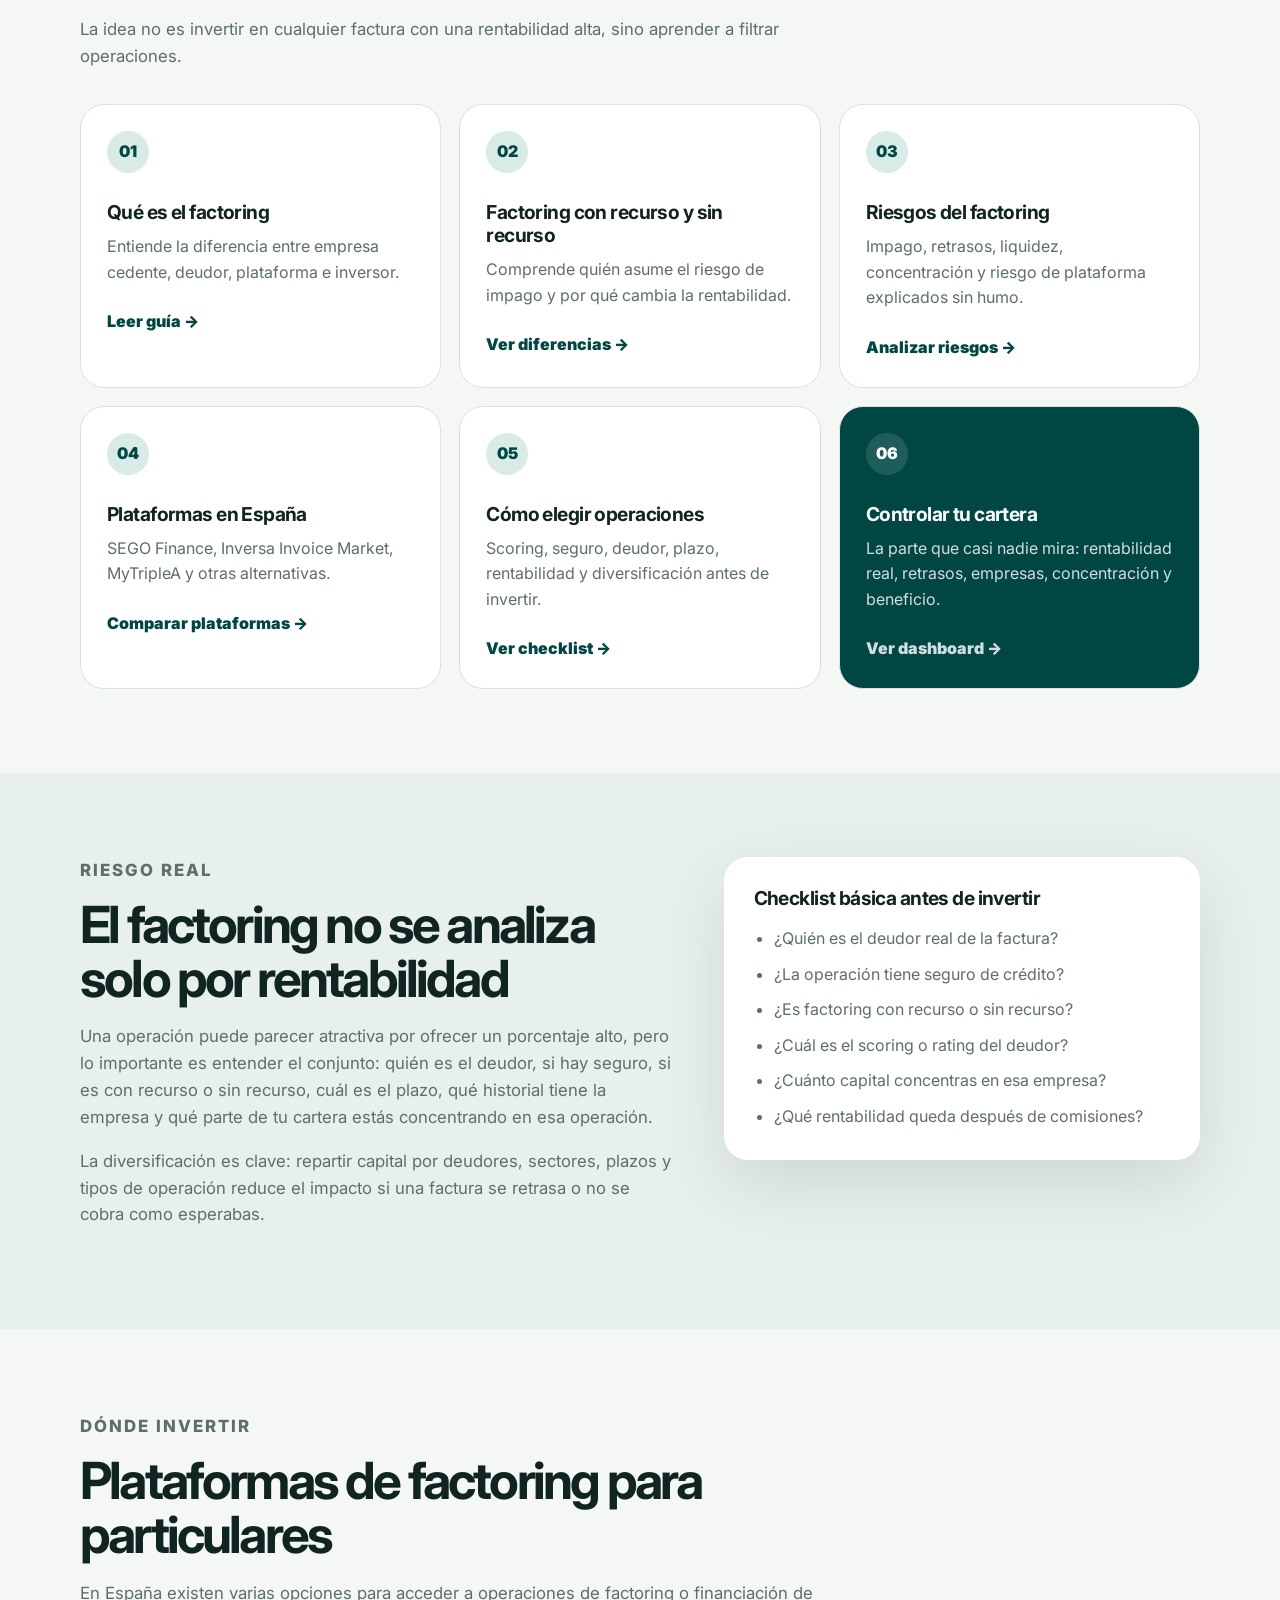
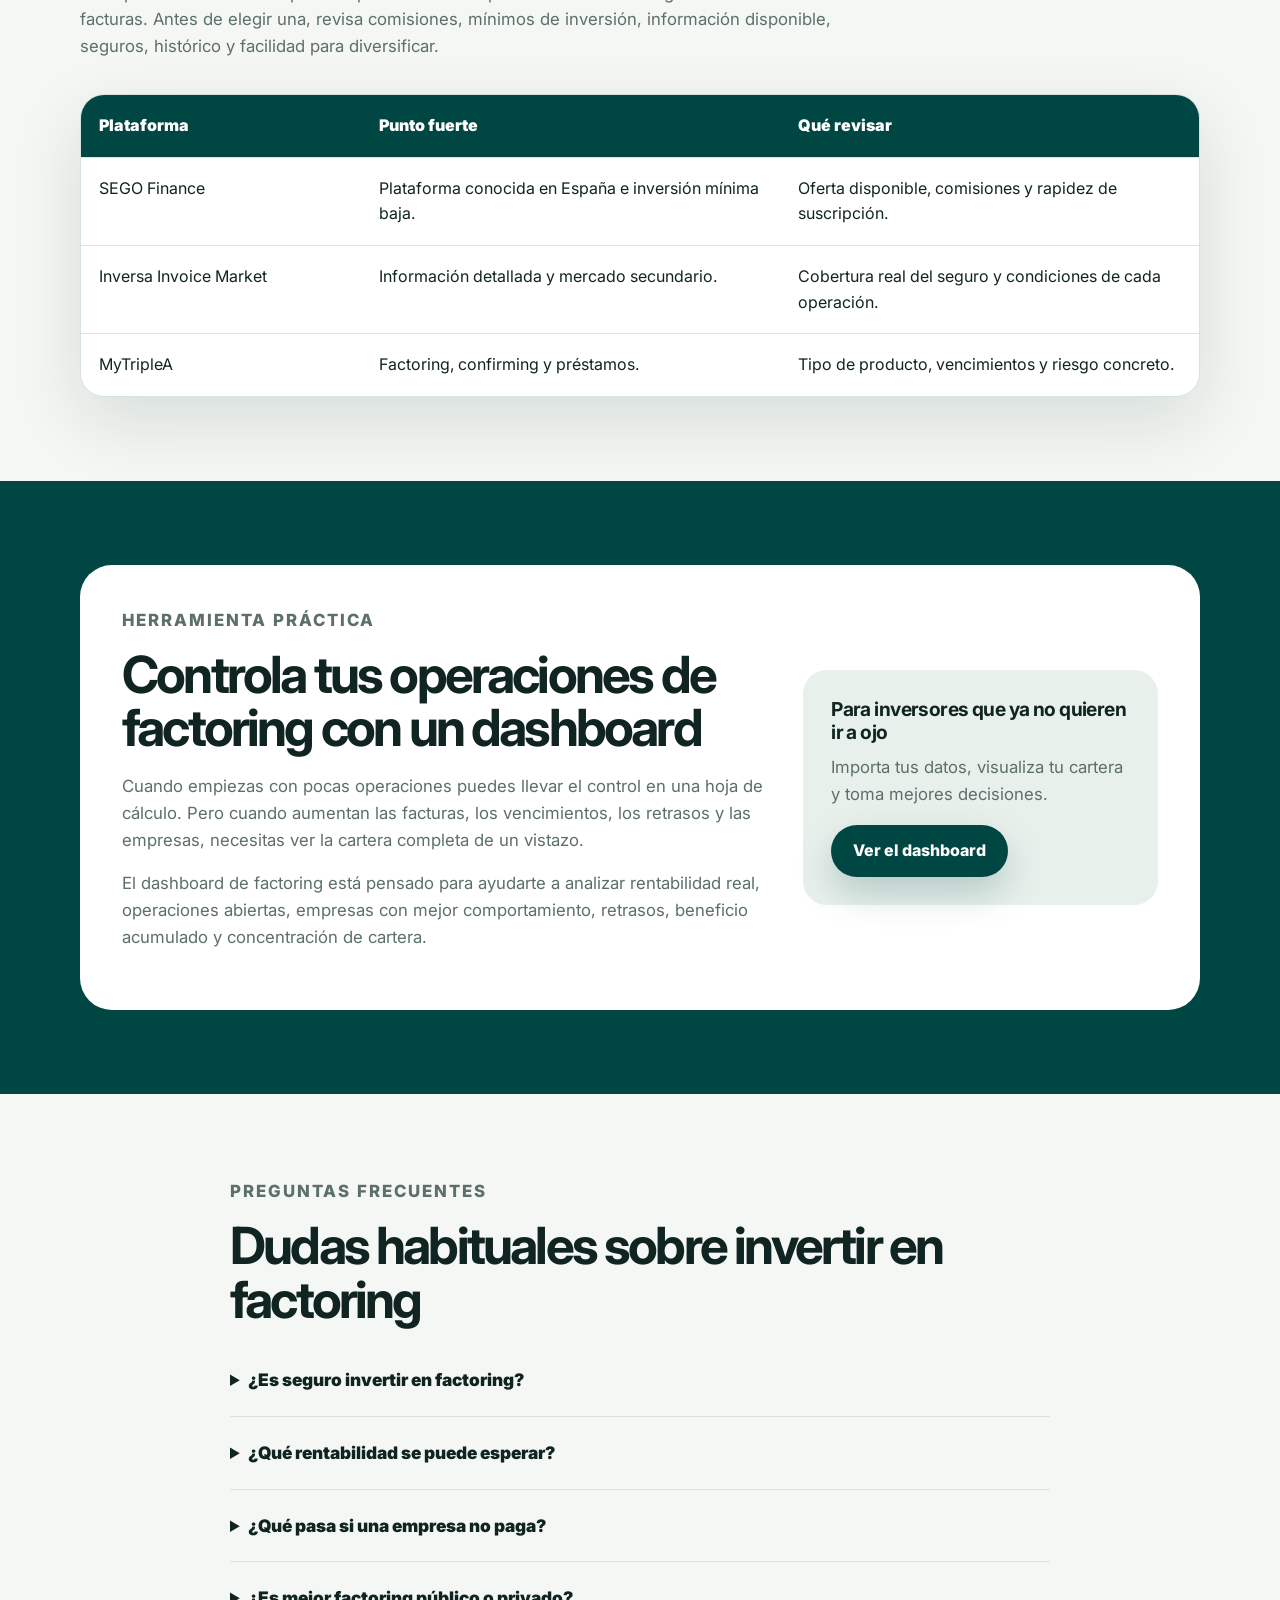
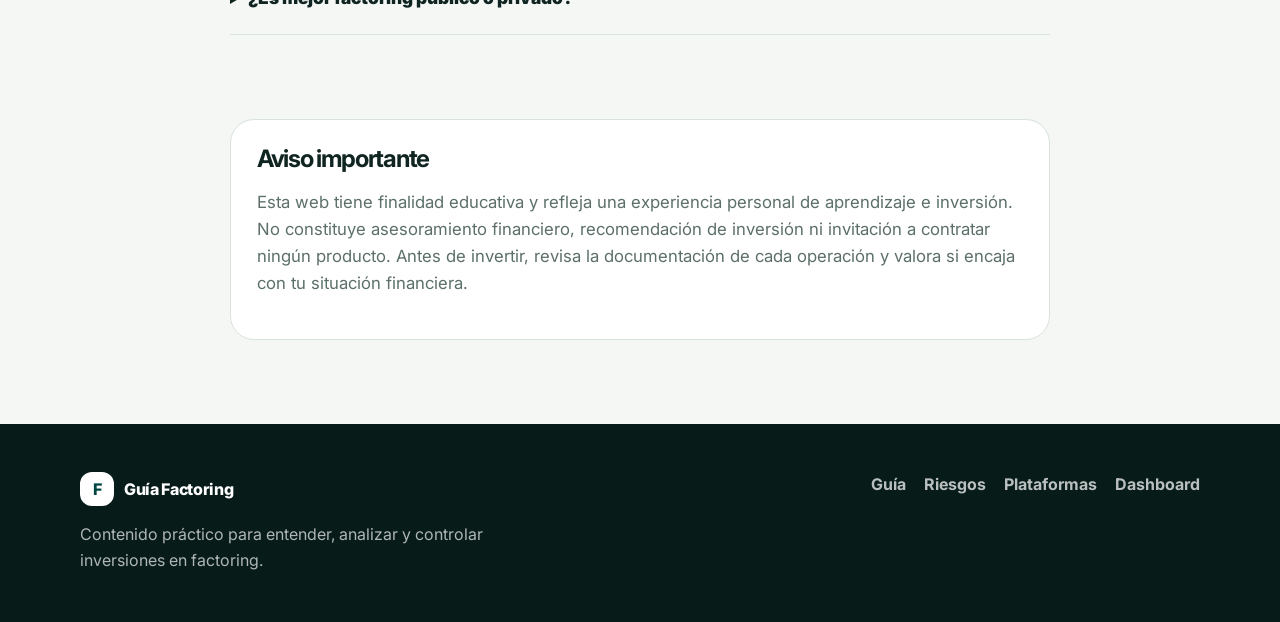
==== commit 9abf5f3f: "Add files via upload" ====
--- a/index.html
+++ b/index.html
@@ -14,7 +14,8 @@
   <meta property="og:description" content="Aprende qué es el factoring, cómo invertir, qué riesgos tiene y cómo controlar tus operaciones para mejorar tu rentabilidad real." />
   <meta property="og:url" content="https://anblanch.github.io/guia-factoring/" />
   <meta property="og:image" content="https://anblanch.github.io/guia-factoring/factoring-og.jpg" />
-
+  <meta name="google-site-verification" content="lwTbjmG_URt6NmHaF0GnJcpMwwlThwc6qsTA37tQsCk" />
+  
   <meta name="twitter:card" content="summary_large_image" />
   <meta name="twitter:title" content="Invertir en Factoring en España" />
   <meta name="twitter:description" content="Guía práctica para entender el factoring, analizar riesgos y controlar tus inversiones." />
@@ -22,7 +23,7 @@
   <link rel="preconnect" href="https://fonts.googleapis.com" />
   <link rel="preconnect" href="https://fonts.gstatic.com" crossorigin />
   <link href="https://fonts.googleapis.com/css2?family=Inter:wght@400;500;600;700;800&display=swap" rel="stylesheet" />
-  <link rel="stylesheet" href="/styles.css" />
+  <link rel="stylesheet" href="https://anblanch.github.io/guia-factoring/styles.css" />
 
   <script type="application/ld+json">
   {
@@ -90,7 +91,7 @@
       <div class="container hero-grid">
         <div class="hero-content">
           <p class="eyebrow">Guía independiente para inversores particulares</p>
-          <h1>Invertir en factoring en España: guía completa para entender riesgos, rentabilidad y plataformas</h1>
+          <h1>Invertir en factoring en España: guía completa.</h1>
           <p class="hero-text">
             Aprende qué es el factoring, cómo funcionan las operaciones, qué debes mirar antes de invertir
             y cómo controlar tu cartera para no decidir a ciegas.
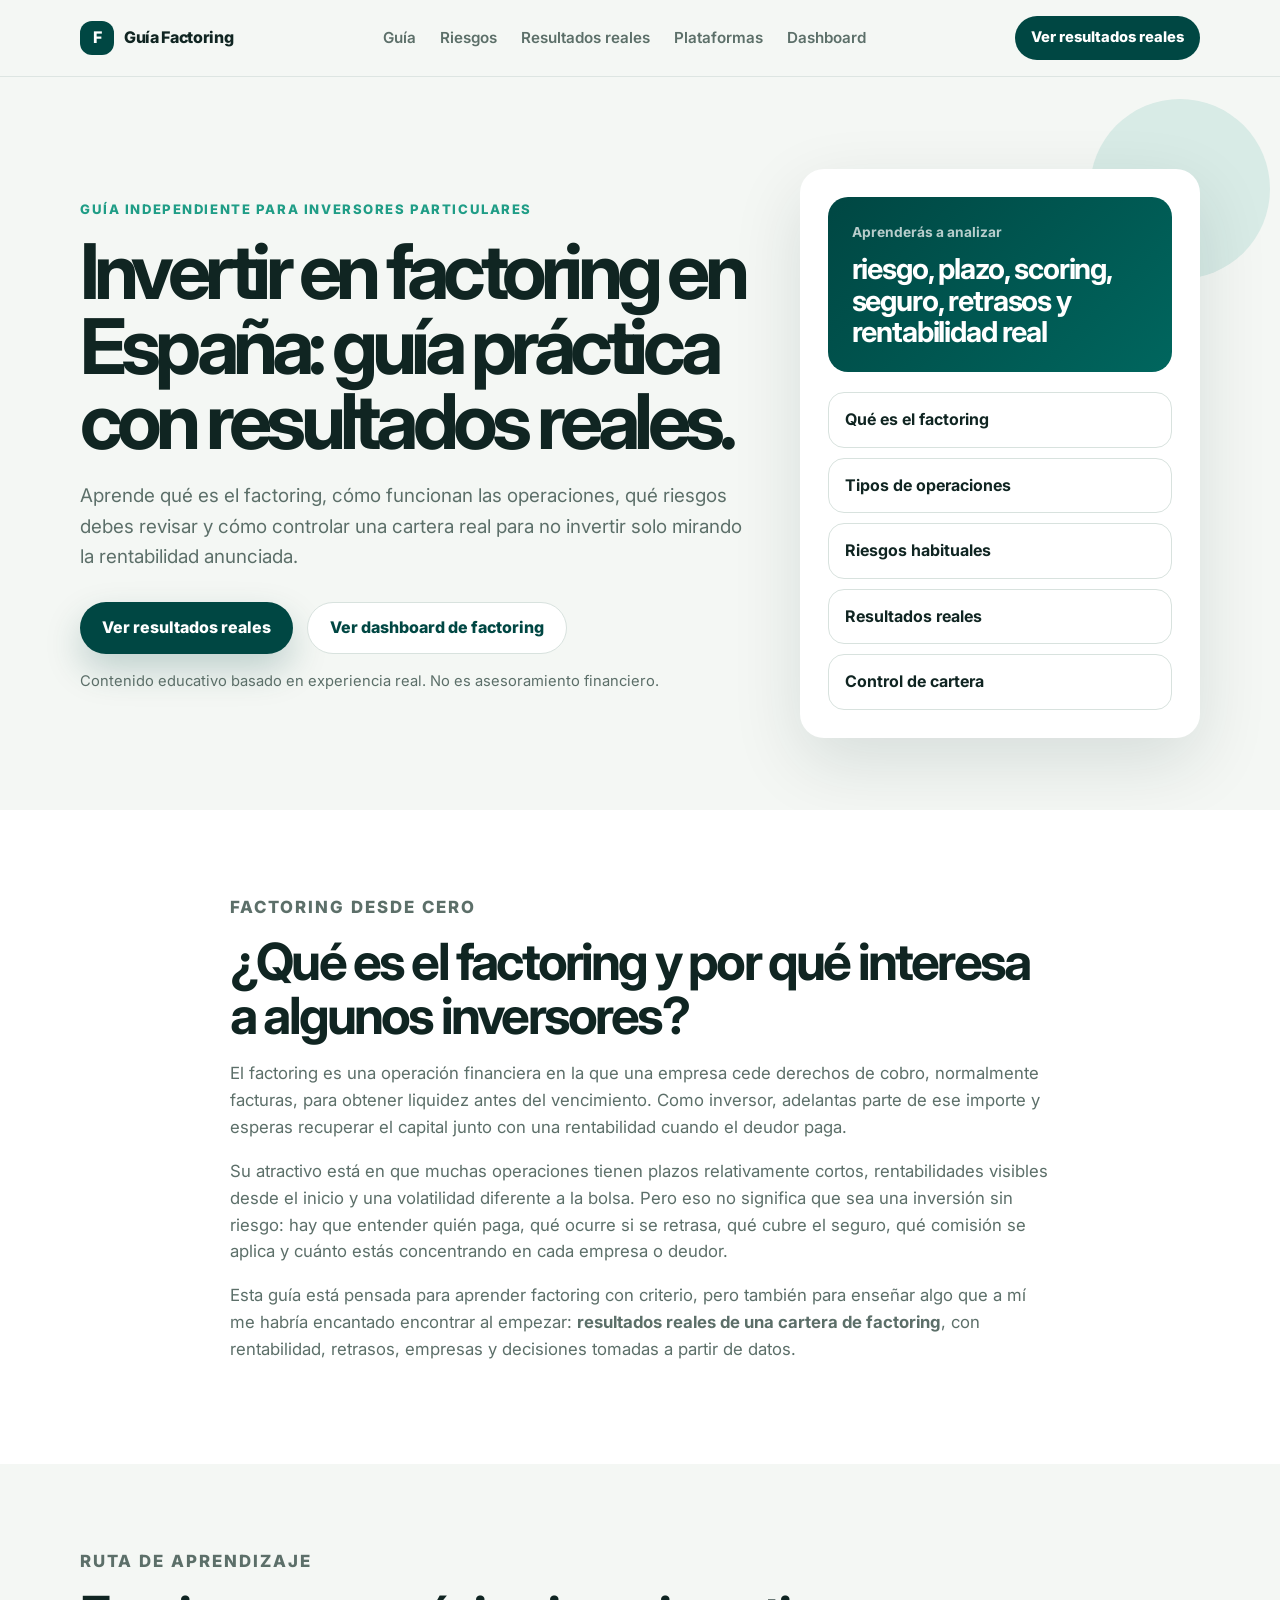
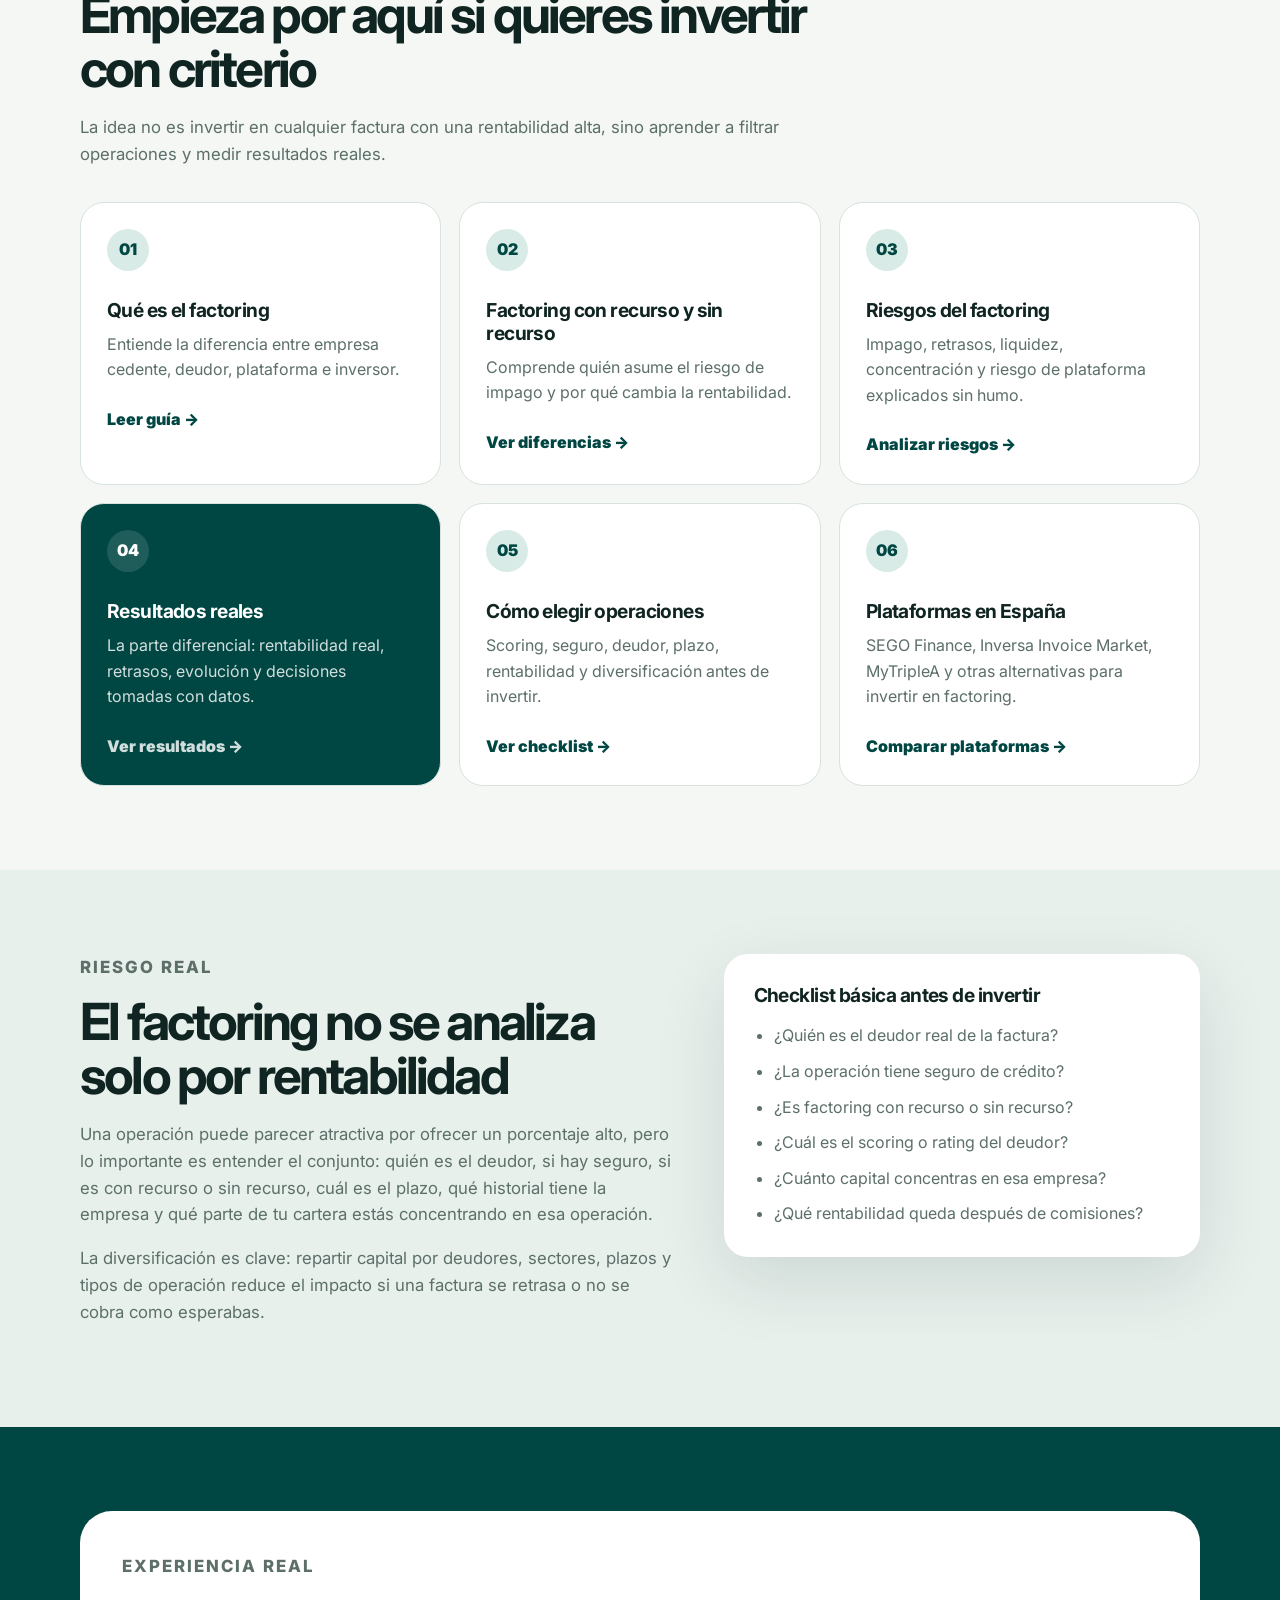
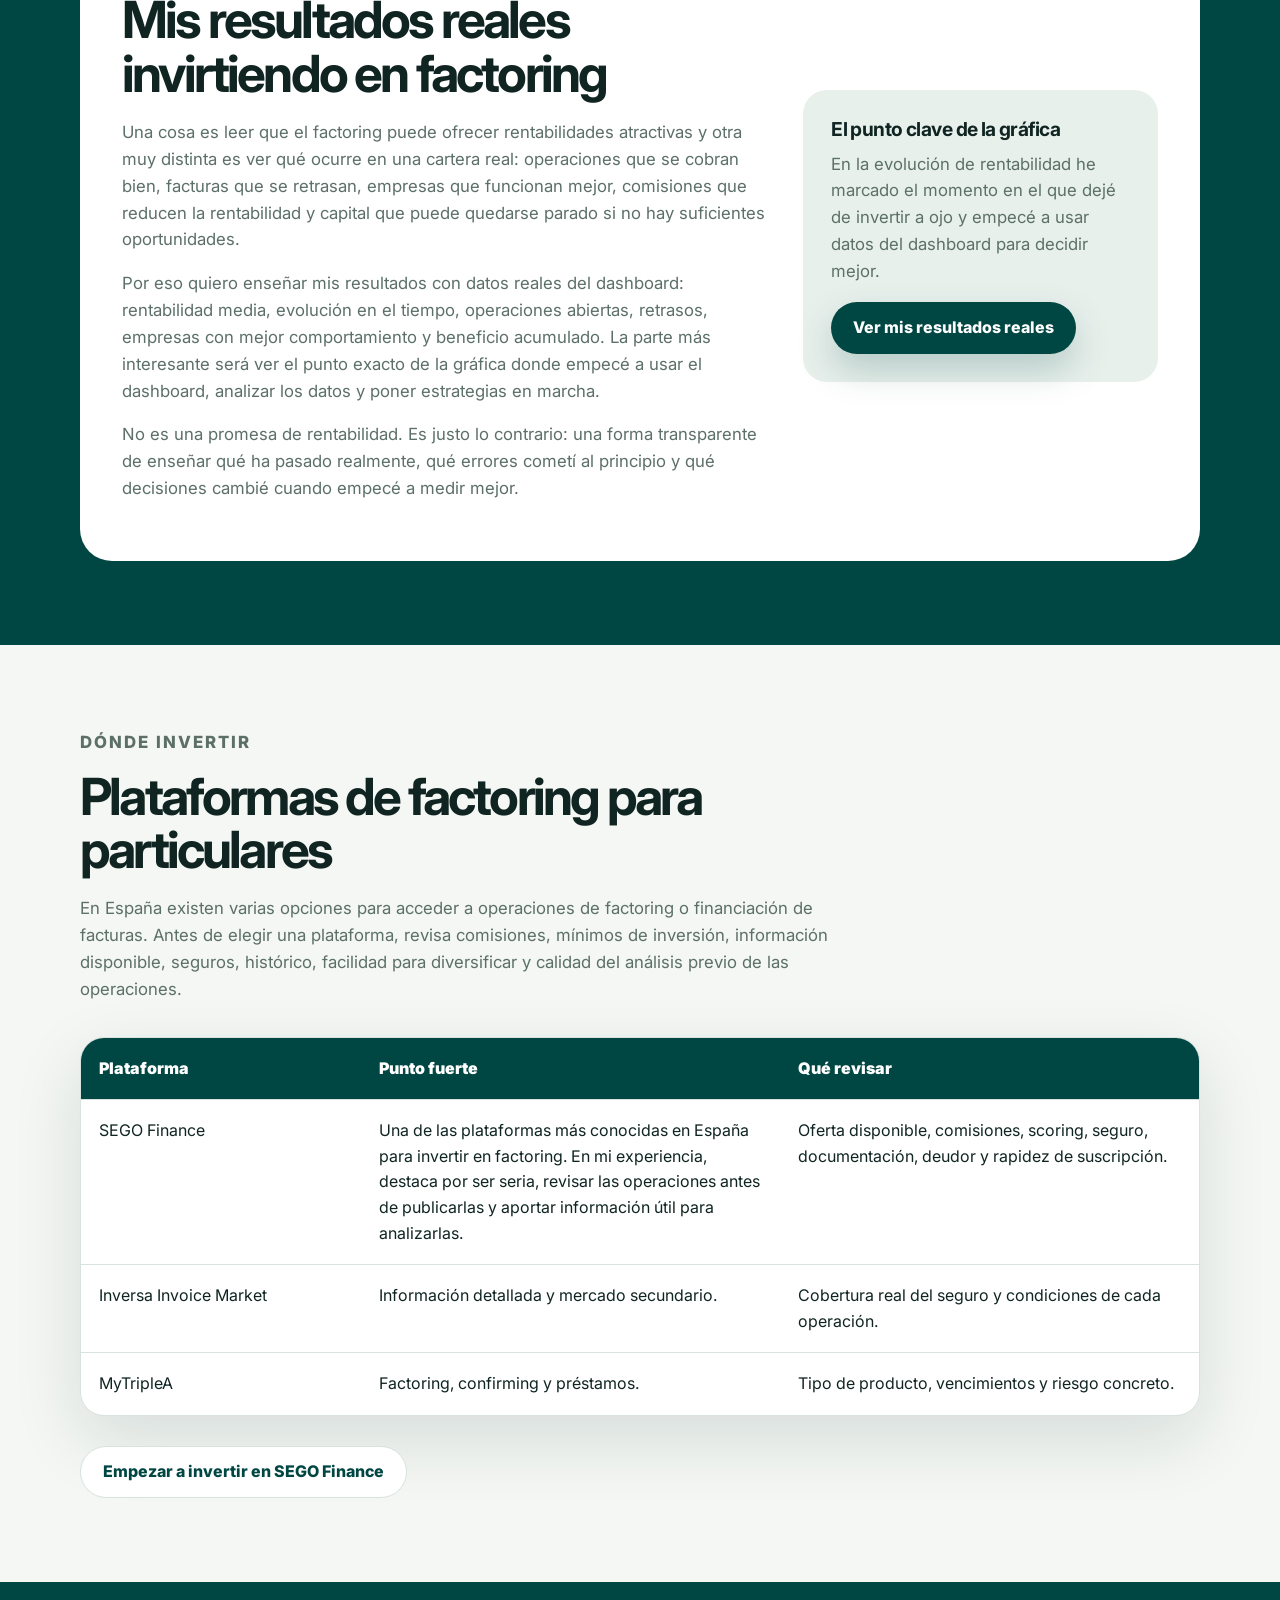
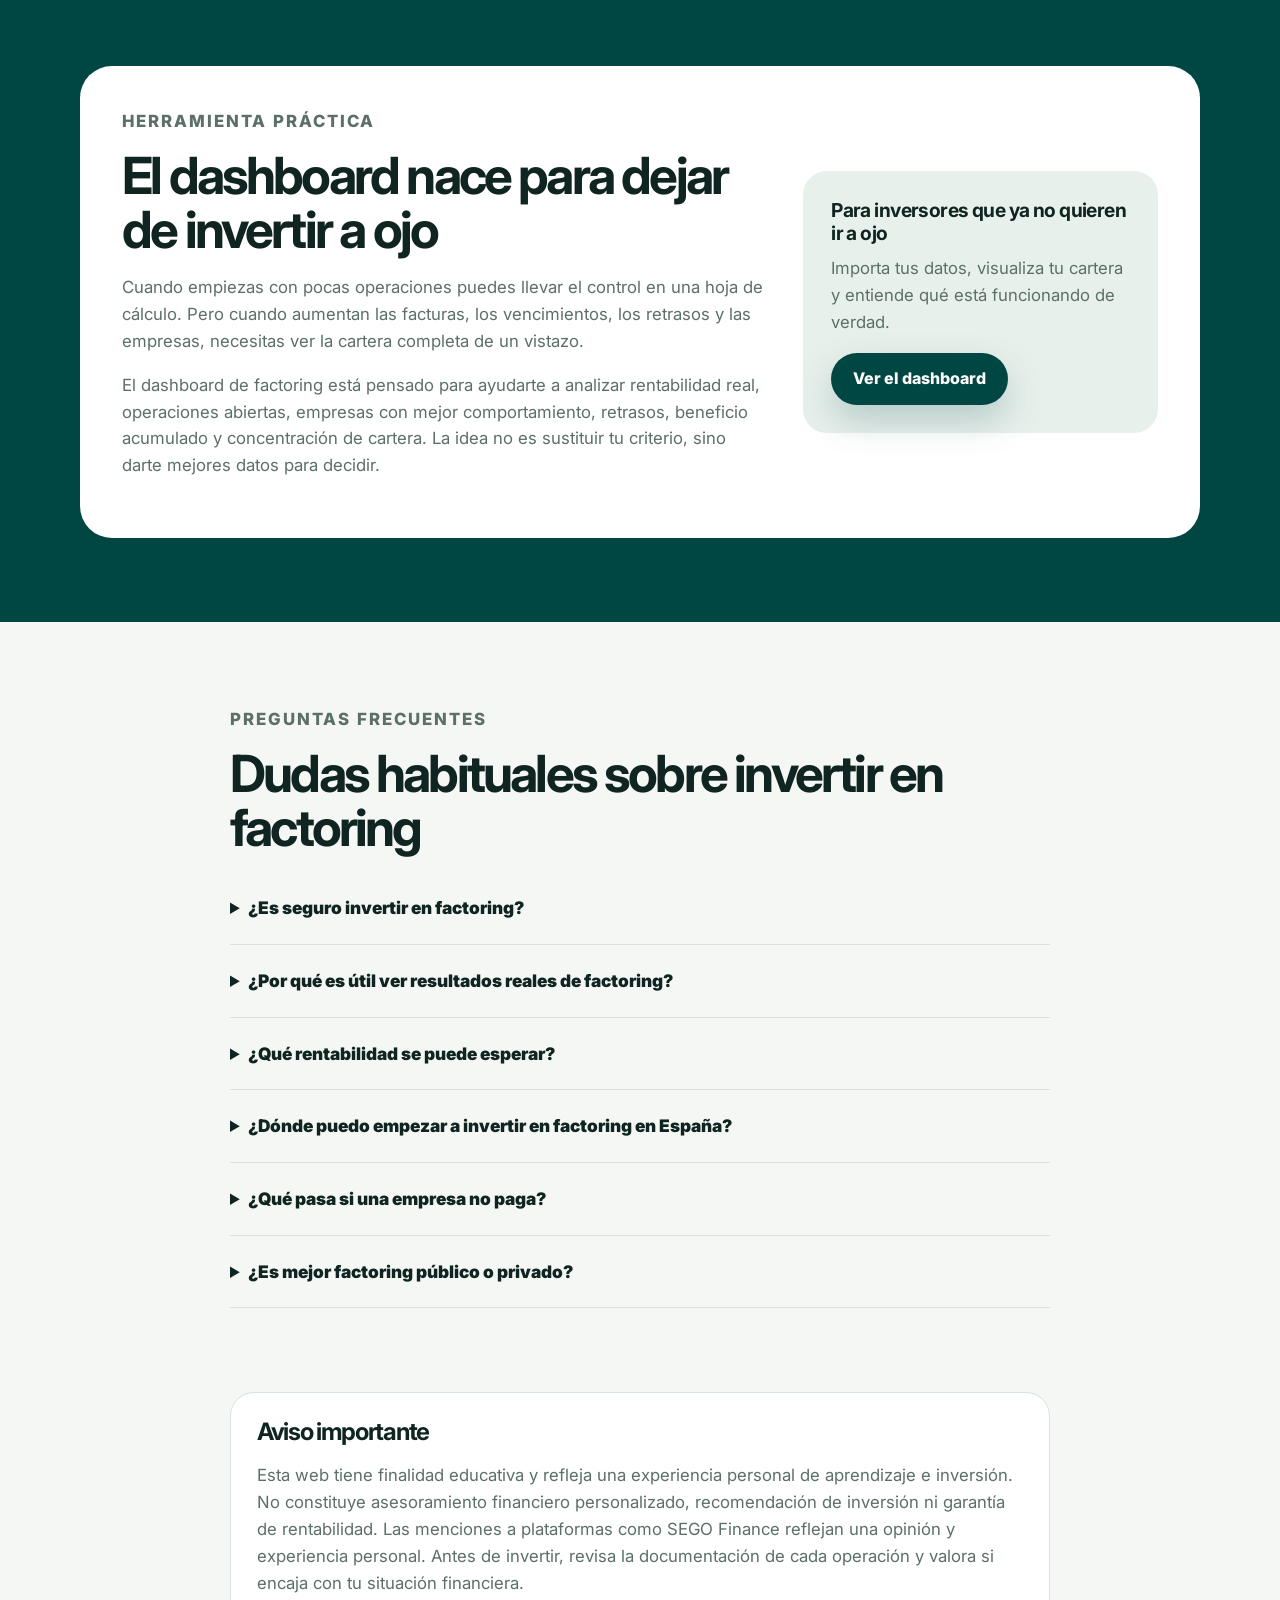
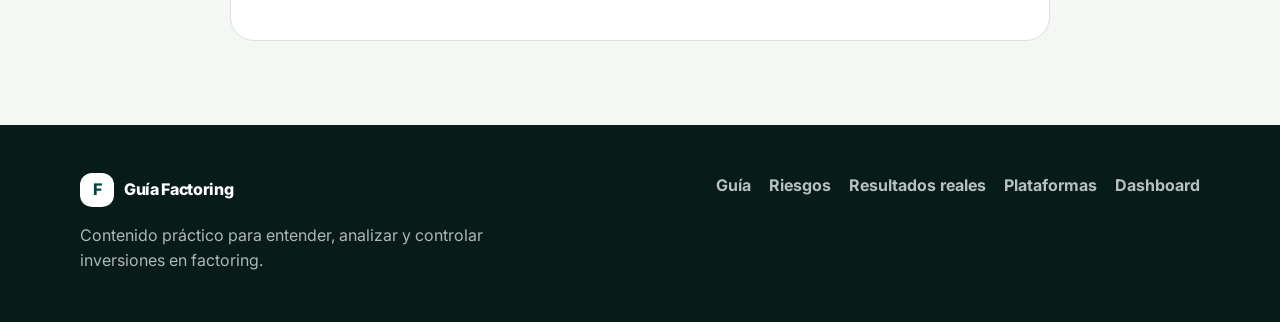
==== commit e7d59cf5: "Add files via upload" ====
--- a/index.html
+++ b/index.html
@@ -4,21 +4,21 @@
   <meta charset="UTF-8" />
   <meta name="viewport" content="width=device-width, initial-scale=1.0" />
 
-  <title>Invertir en Factoring en España: guía, riesgos y rentabilidad</title>
-  <meta name="description" content="Guía completa para invertir en factoring en España: qué es, cómo funciona, riesgos, plataformas, rentabilidad y cómo controlar tus operaciones con criterio." />
+  <title>Invertir en Factoring en España: guía y resultados reales</title>
+  <meta name="description" content="Guía práctica para invertir en factoring en España: qué es, riesgos, rentabilidad real, plataformas, resultados reales y cómo controlar tus operaciones con un dashboard." />
   <meta name="robots" content="index, follow" />
   <link rel="canonical" href="https://anblanch.github.io/guia-factoring/" />
 
   <meta property="og:type" content="website" />
-  <meta property="og:title" content="Invertir en Factoring en España: guía completa" />
-  <meta property="og:description" content="Aprende qué es el factoring, cómo invertir, qué riesgos tiene y cómo controlar tus operaciones para mejorar tu rentabilidad real." />
+  <meta property="og:title" content="Invertir en Factoring en España: guía práctica y resultados reales" />
+  <meta property="og:description" content="Aprende qué es el factoring, cómo analizar riesgos, cómo controlar tu cartera y por qué ver resultados reales puede ayudarte a invertir con más criterio." />
   <meta property="og:url" content="https://anblanch.github.io/guia-factoring/" />
   <meta property="og:image" content="https://anblanch.github.io/guia-factoring/factoring-og.jpg" />
   <meta name="google-site-verification" content="lwTbjmG_URt6NmHaF0GnJcpMwwlThwc6qsTA37tQsCk" />
-  
+
   <meta name="twitter:card" content="summary_large_image" />
   <meta name="twitter:title" content="Invertir en Factoring en España" />
-  <meta name="twitter:description" content="Guía práctica para entender el factoring, analizar riesgos y controlar tus inversiones." />
+  <meta name="twitter:description" content="Guía práctica para entender el factoring, analizar riesgos, ver resultados reales y controlar tus inversiones." />
 
   <link rel="preconnect" href="https://fonts.googleapis.com" />
   <link rel="preconnect" href="https://fonts.gstatic.com" crossorigin />
@@ -31,8 +31,28 @@
     "@type": "WebSite",
     "name": "Guía de Factoring para Inversores",
     "url": "https://anblanch.github.io/guia-factoring/",
-    "description": "Guía práctica para invertir en factoring en España, entender sus riesgos y controlar operaciones.",
+    "description": "Guía práctica para invertir en factoring en España, entender sus riesgos, ver resultados reales y controlar operaciones con criterio.",
     "inLanguage": "es"
+  }
+  </script>
+
+  <script type="application/ld+json">
+  {
+    "@context": "https://schema.org",
+    "@type": "WebPage",
+    "name": "Invertir en factoring en España: guía y resultados reales",
+    "url": "https://anblanch.github.io/guia-factoring/",
+    "description": "Guía educativa para inversores particulares sobre factoring, riesgos, plataformas, resultados reales y control de cartera.",
+    "inLanguage": "es",
+    "isPartOf": {
+      "@type": "WebSite",
+      "name": "Guía de Factoring para Inversores",
+      "url": "https://anblanch.github.io/guia-factoring/"
+    },
+    "author": {
+      "@type": "Person",
+      "name": "@Uppsala_invest"
+    }
   }
   </script>
 
@@ -59,10 +79,26 @@
       },
       {
         "@type": "Question",
+        "name": "¿Por qué es útil ver resultados reales antes de invertir en factoring?",
+        "acceptedAnswer": {
+          "@type": "Answer",
+          "text": "Porque permite entender cómo se comportan las operaciones en la práctica: rentabilidad real, retrasos, empresas que funcionan mejor, concentración de cartera y efecto de las comisiones."
+        }
+      },
+      {
+        "@type": "Question",
         "name": "¿Cómo se puede controlar mejor una cartera de factoring?",
         "acceptedAnswer": {
           "@type": "Answer",
           "text": "Conviene registrar cada operación, empresa, deudor, rentabilidad, plazo, estado, retrasos y beneficio real. Un dashboard permite visualizar estos datos de forma automática."
+        }
+      },
+      {
+        "@type": "Question",
+        "name": "¿Dónde se puede empezar a invertir en factoring en España?",
+        "acceptedAnswer": {
+          "@type": "Answer",
+          "text": "Existen varias plataformas para acceder a factoring o financiación de facturas. Una de las más conocidas en España es SEGO Finance, aunque cada operación debe analizarse individualmente y toda inversión conlleva riesgo."
         }
       }
     ]
@@ -79,10 +115,11 @@
       <nav class="nav-links" aria-label="Navegación principal">
         <a href="#guia">Guía</a>
         <a href="#riesgos">Riesgos</a>
+        <a href="#resultados">Resultados reales</a>
         <a href="#plataformas">Plataformas</a>
         <a href="#dashboard">Dashboard</a>
       </nav>
-      <a class="nav-cta" href="https://anblanch.github.io/dashboard-factoring-landing/">Ver dashboard</a>
+      <a class="nav-cta" href="#resultados">Ver resultados reales</a>
     </div>
   </header>
 
@@ -91,13 +128,13 @@
       <div class="container hero-grid">
         <div class="hero-content">
           <p class="eyebrow">Guía independiente para inversores particulares</p>
-          <h1>Invertir en factoring en España: guía completa.</h1>
+          <h1>Invertir en factoring en España: guía práctica con resultados reales.</h1>
           <p class="hero-text">
-            Aprende qué es el factoring, cómo funcionan las operaciones, qué debes mirar antes de invertir
-            y cómo controlar tu cartera para no decidir a ciegas.
+            Aprende qué es el factoring, cómo funcionan las operaciones, qué riesgos debes revisar
+            y cómo controlar una cartera real para no invertir solo mirando la rentabilidad anunciada.
           </p>
           <div class="hero-actions">
-            <a class="btn btn-primary" href="#guia">Empezar la guía</a>
+            <a class="btn btn-primary" href="#resultados">Ver resultados reales</a>
             <a class="btn btn-secondary" href="https://anblanch.github.io/dashboard-factoring-landing/">Ver dashboard de factoring</a>
           </div>
           <p class="microcopy">Contenido educativo basado en experiencia real. No es asesoramiento financiero.</p>
@@ -106,13 +143,13 @@
         <aside class="hero-card" aria-label="Resumen de la guía">
           <div class="metric-card">
             <span class="metric-label">Aprenderás a analizar</span>
-            <strong>riesgo, plazo, scoring, seguro y rentabilidad real</strong>
+            <strong>riesgo, plazo, scoring, seguro, retrasos y rentabilidad real</strong>
           </div>
           <div class="mini-list">
             <p>Qué es el factoring</p>
             <p>Tipos de operaciones</p>
             <p>Riesgos habituales</p>
-            <p>Plataformas en España</p>
+            <p>Resultados reales</p>
             <p>Control de cartera</p>
           </div>
         </aside>
@@ -131,8 +168,13 @@
         <p>
           Su atractivo está en que muchas operaciones tienen plazos relativamente cortos, rentabilidades
           visibles desde el inicio y una volatilidad diferente a la bolsa. Pero eso no significa que sea una
-          inversión sin riesgo: hay que entender quién paga, qué ocurre si se retrasa, qué cubre el seguro
-          y qué comisión se aplica.
+          inversión sin riesgo: hay que entender quién paga, qué ocurre si se retrasa, qué cubre el seguro,
+          qué comisión se aplica y cuánto estás concentrando en cada empresa o deudor.
+        </p>
+        <p>
+          Esta guía está pensada para aprender factoring con criterio, pero también para enseñar algo que a mí
+          me habría encantado encontrar al empezar: <strong>resultados reales de una cartera de factoring</strong>,
+          con rentabilidad, retrasos, empresas y decisiones tomadas a partir de datos.
         </p>
       </div>
     </section>
@@ -142,7 +184,7 @@
         <div class="section-heading">
           <p class="section-kicker">Ruta de aprendizaje</p>
           <h2>Empieza por aquí si quieres invertir con criterio</h2>
-          <p>La idea no es invertir en cualquier factura con una rentabilidad alta, sino aprender a filtrar operaciones.</p>
+          <p>La idea no es invertir en cualquier factura con una rentabilidad alta, sino aprender a filtrar operaciones y medir resultados reales.</p>
         </div>
 
         <div class="cards-grid">
@@ -150,42 +192,42 @@
             <span>01</span>
             <h3>Qué es el factoring</h3>
             <p>Entiende la diferencia entre empresa cedente, deudor, plataforma e inversor.</p>
-            <a href="blog/que-es-el-factoring.html">Leer guía →</a>
+            <a href="https://anblanch.github.io/guia-factoring/que-es-el-factoring.html">Leer guía →</a>
           </article>
 
           <article class="content-card">
             <span>02</span>
             <h3>Factoring con recurso y sin recurso</h3>
             <p>Comprende quién asume el riesgo de impago y por qué cambia la rentabilidad.</p>
-            <a href="blog/factoring-con-recurso-sin-recurso.html">Ver diferencias →</a>
+            <a href="https://anblanch.github.io/guia-factoring/factoring-con-recurso-sin-recurso.html">Ver diferencias →</a>
           </article>
 
           <article class="content-card">
             <span>03</span>
             <h3>Riesgos del factoring</h3>
             <p>Impago, retrasos, liquidez, concentración y riesgo de plataforma explicados sin humo.</p>
-            <a href="blog/riesgos-factoring.html">Analizar riesgos →</a>
-          </article>
-
-          <article class="content-card">
+            <a href="https://anblanch.github.io/guia-factoring/riesgos-factoring.html">Analizar riesgos →</a>
+          </article>
+
+          <article class="content-card featured-card">
             <span>04</span>
-            <h3>Plataformas en España</h3>
-            <p>SEGO Finance, Inversa Invoice Market, MyTripleA y otras alternativas.</p>
-            <a href="blog/plataformas-factoring-espana.html">Comparar plataformas →</a>
+            <h3>Resultados reales</h3>
+            <p>La parte diferencial: rentabilidad real, retrasos, evolución y decisiones tomadas con datos.</p>
+            <a href="#resultados">Ver resultados →</a>
           </article>
 
           <article class="content-card">
             <span>05</span>
             <h3>Cómo elegir operaciones</h3>
             <p>Scoring, seguro, deudor, plazo, rentabilidad y diversificación antes de invertir.</p>
-            <a href="blog/como-analizar-operacion-factoring.html">Ver checklist →</a>
-          </article>
-
-          <article class="content-card featured-card">
+            <a href="https://anblanch.github.io/guia-factoring/como-analizar-operacion-factoring.html">Ver checklist →</a>
+          </article>
+
+          <article class="content-card">
             <span>06</span>
-            <h3>Controlar tu cartera</h3>
-            <p>La parte que casi nadie mira: rentabilidad real, retrasos, empresas, concentración y beneficio.</p>
-            <a href="https://anblanch.github.io/dashboard-factoring-landing/">Ver dashboard →</a>
+            <h3>Plataformas en España</h3>
+            <p>SEGO Finance, Inversa Invoice Market, MyTripleA y otras alternativas para invertir en factoring.</p>
+            <a href="#plataformas">Comparar plataformas →</a>
           </article>
         </div>
       </div>
@@ -220,6 +262,39 @@
       </div>
     </section>
 
+    <section class="section dashboard" id="resultados">
+      <div class="container dashboard-card">
+        <div>
+          <p class="section-kicker">Experiencia real</p>
+          <h2>Mis resultados reales invirtiendo en factoring</h2>
+          <p>
+            Una cosa es leer que el factoring puede ofrecer rentabilidades atractivas y otra muy distinta es ver
+            qué ocurre en una cartera real: operaciones que se cobran bien, facturas que se retrasan, empresas que
+            funcionan mejor, comisiones que reducen la rentabilidad y capital que puede quedarse parado si no hay
+            suficientes oportunidades.
+          </p>
+          <p>
+            Por eso quiero enseñar mis resultados con datos reales del dashboard: rentabilidad media, evolución
+            en el tiempo, operaciones abiertas, retrasos, empresas con mejor comportamiento y beneficio acumulado.
+            La parte más interesante será ver el punto exacto de la gráfica donde empecé a usar el dashboard,
+            analizar los datos y poner estrategias en marcha.
+          </p>
+          <p>
+            No es una promesa de rentabilidad. Es justo lo contrario: una forma transparente de enseñar qué ha
+            pasado realmente, qué errores cometí al principio y qué decisiones cambié cuando empecé a medir mejor.
+          </p>
+        </div>
+        <div class="dashboard-cta">
+          <h3>El punto clave de la gráfica</h3>
+          <p>
+            En la evolución de rentabilidad he marcado el momento en el que dejé de invertir a ojo y empecé a usar
+            datos del dashboard para decidir mejor.
+          </p>
+          <a class="btn btn-primary" href="https://anblanch.github.io/XXX">Ver mis resultados reales</a>
+        </div>
+      </div>
+    </section>
+
     <section class="section platforms" id="plataformas">
       <div class="container">
         <div class="section-heading">
@@ -227,8 +302,8 @@
           <h2>Plataformas de factoring para particulares</h2>
           <p>
             En España existen varias opciones para acceder a operaciones de factoring o financiación de facturas.
-            Antes de elegir una, revisa comisiones, mínimos de inversión, información disponible, seguros,
-            histórico y facilidad para diversificar.
+            Antes de elegir una plataforma, revisa comisiones, mínimos de inversión, información disponible,
+            seguros, histórico, facilidad para diversificar y calidad del análisis previo de las operaciones.
           </p>
         </div>
 
@@ -240,8 +315,8 @@
           </div>
           <div class="table-row" role="row">
             <div role="cell">SEGO Finance</div>
-            <div role="cell">Plataforma conocida en España e inversión mínima baja.</div>
-            <div role="cell">Oferta disponible, comisiones y rapidez de suscripción.</div>
+            <div role="cell">Una de las plataformas más conocidas en España para invertir en factoring. En mi experiencia, destaca por ser seria, revisar las operaciones antes de publicarlas y aportar información útil para analizarlas.</div>
+            <div role="cell">Oferta disponible, comisiones, scoring, seguro, documentación, deudor y rapidez de suscripción.</div>
           </div>
           <div class="table-row" role="row">
             <div role="cell">Inversa Invoice Market</div>
@@ -254,6 +329,10 @@
             <div role="cell">Tipo de producto, vencimientos y riesgo concreto.</div>
           </div>
         </div>
+
+        <div class="hero-actions">
+          <a class="btn btn-secondary" href="https://www.segofinance.com/registro?ref=tlTsQN" target="_blank" rel="noopener">Empezar a invertir en SEGO Finance</a>
+        </div>
       </div>
     </section>
 
@@ -261,7 +340,7 @@
       <div class="container dashboard-card">
         <div>
           <p class="section-kicker">Herramienta práctica</p>
-          <h2>Controla tus operaciones de factoring con un dashboard</h2>
+          <h2>El dashboard nace para dejar de invertir a ojo</h2>
           <p>
             Cuando empiezas con pocas operaciones puedes llevar el control en una hoja de cálculo.
             Pero cuando aumentan las facturas, los vencimientos, los retrasos y las empresas, necesitas ver
@@ -270,11 +349,12 @@
           <p>
             El dashboard de factoring está pensado para ayudarte a analizar rentabilidad real, operaciones abiertas,
             empresas con mejor comportamiento, retrasos, beneficio acumulado y concentración de cartera.
+            La idea no es sustituir tu criterio, sino darte mejores datos para decidir.
           </p>
         </div>
         <div class="dashboard-cta">
           <h3>Para inversores que ya no quieren ir a ojo</h3>
-          <p>Importa tus datos, visualiza tu cartera y toma mejores decisiones.</p>
+          <p>Importa tus datos, visualiza tu cartera y entiende qué está funcionando de verdad.</p>
           <a class="btn btn-primary" href="https://anblanch.github.io/dashboard-factoring-landing/">Ver el dashboard</a>
         </div>
       </div>
@@ -291,8 +371,18 @@
         </details>
 
         <details>
+          <summary>¿Por qué es útil ver resultados reales de factoring?</summary>
+          <p>Porque ayuda a aterrizar la teoría. No solo importa la rentabilidad anunciada: también cuentan los retrasos, las comisiones, la concentración, la disponibilidad de operaciones y el comportamiento real de cada empresa o deudor.</p>
+        </details>
+
+        <details>
           <summary>¿Qué rentabilidad se puede esperar?</summary>
           <p>Depende de la plataforma, el tipo de operación, el plazo, el seguro, el riesgo y las comisiones. Es importante calcular la rentabilidad real, no solo la anunciada.</p>
+        </details>
+
+        <details>
+          <summary>¿Dónde puedo empezar a invertir en factoring en España?</summary>
+          <p>Existen varias plataformas. Una de las más conocidas es SEGO Finance, que en mi experiencia destaca por ser seria y por filtrar operaciones antes de publicarlas. Aun así, siempre conviene revisar cada operación individualmente.</p>
         </details>
 
         <details>
@@ -312,7 +402,8 @@
         <h2>Aviso importante</h2>
         <p>
           Esta web tiene finalidad educativa y refleja una experiencia personal de aprendizaje e inversión.
-          No constituye asesoramiento financiero, recomendación de inversión ni invitación a contratar ningún producto.
+          No constituye asesoramiento financiero personalizado, recomendación de inversión ni garantía de rentabilidad.
+          Las menciones a plataformas como SEGO Finance reflejan una opinión y experiencia personal.
           Antes de invertir, revisa la documentación de cada operación y valora si encaja con tu situación financiera.
         </p>
       </div>
@@ -331,6 +422,7 @@
       <div class="footer-links">
         <a href="#guia">Guía</a>
         <a href="#riesgos">Riesgos</a>
+        <a href="#resultados">Resultados reales</a>
         <a href="#plataformas">Plataformas</a>
         <a href="https://anblanch.github.io/dashboard-factoring-landing/">Dashboard</a>
       </div>
